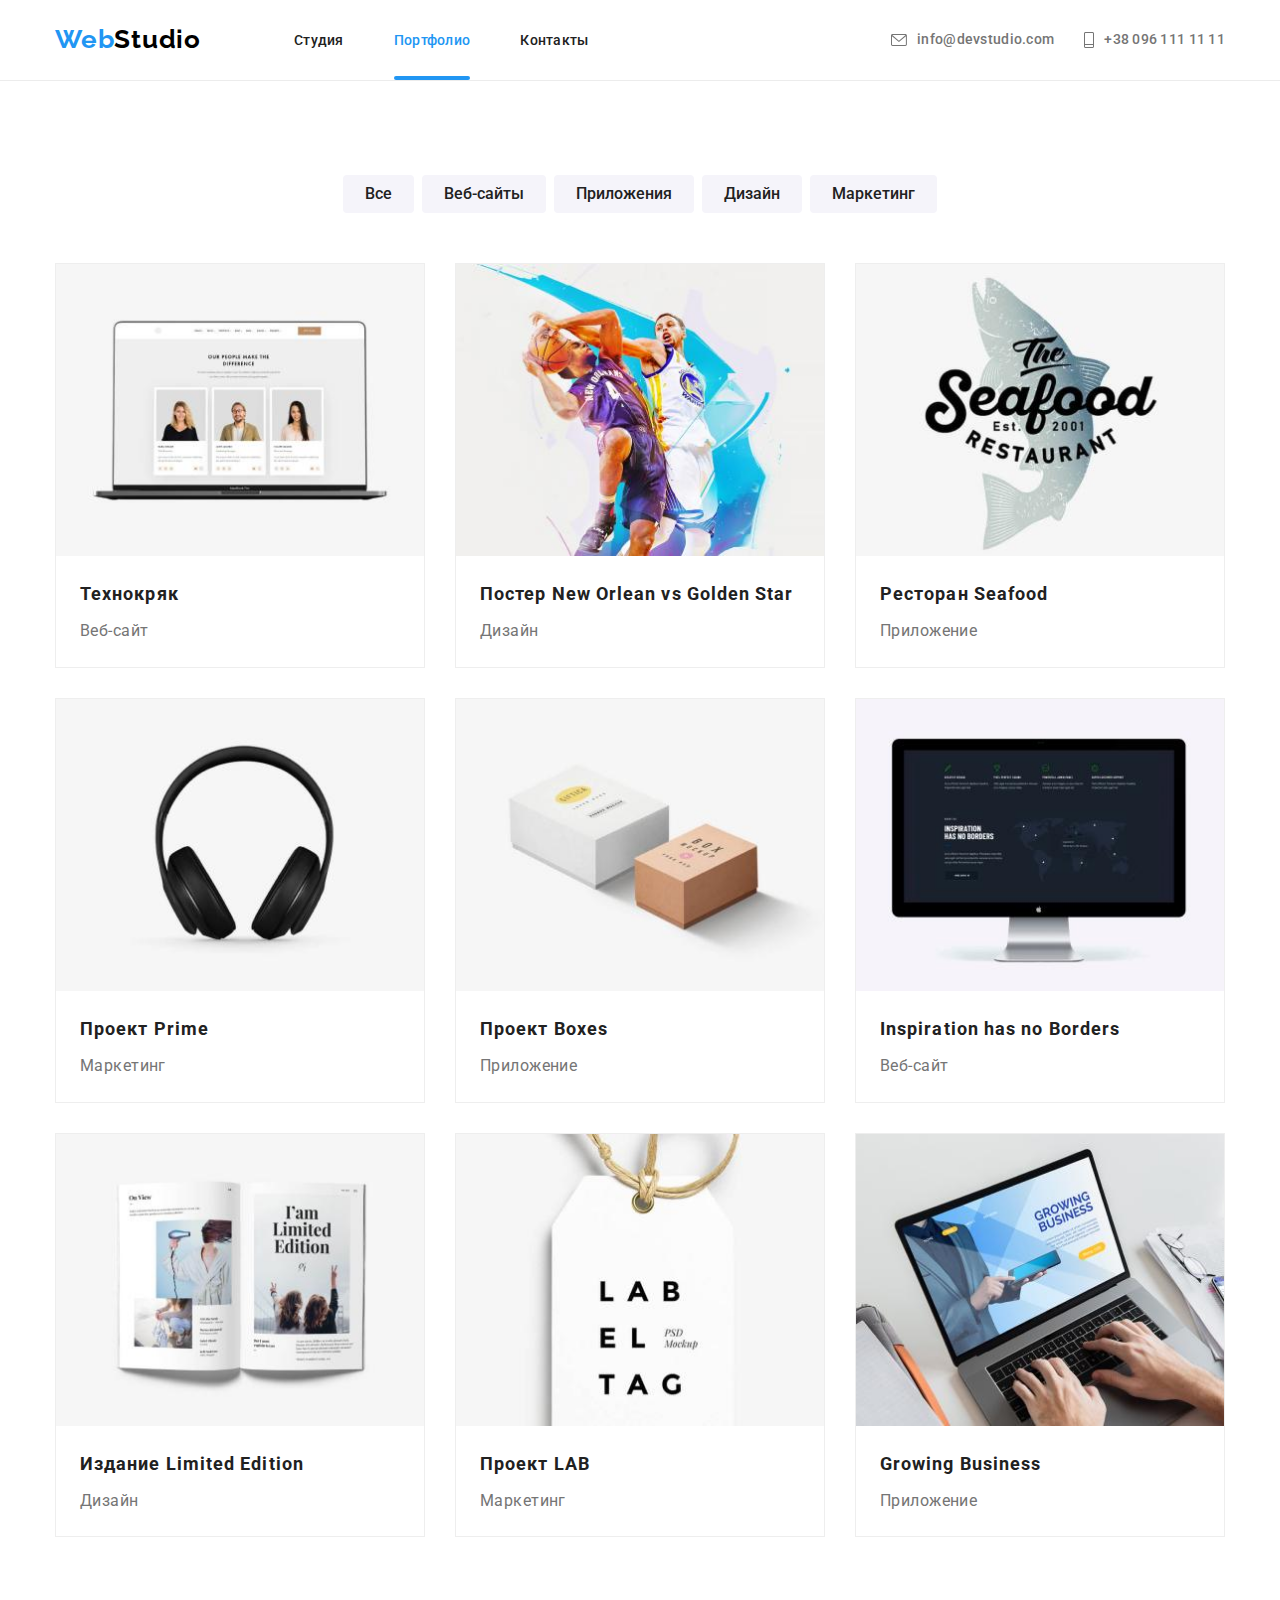
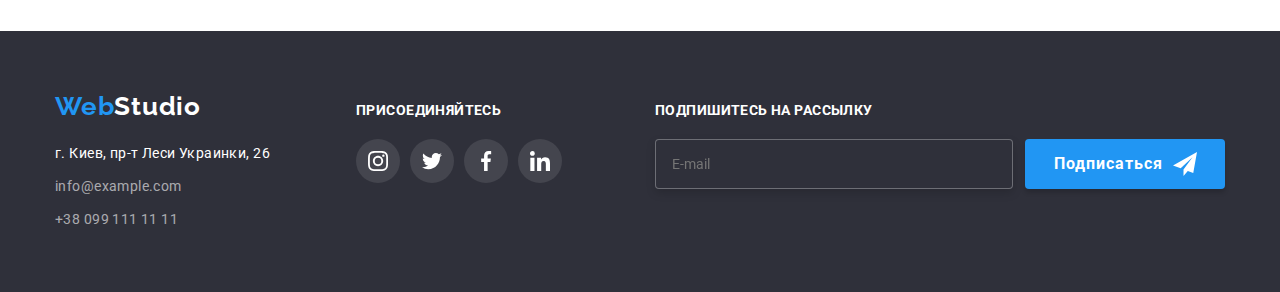
==== portfolio.html @ 2177204c "добавляет переменные" ====
<!DOCTYPE html>
<html lang="ru">
<head>
    <meta charset="UTF-8">
    <meta http-equiv="X-UA-Compatible" content="IE=edge">
    <meta name="viewport" content="width=device-width, initial-scale=1.0">
    <title>Portfolio</title>
    <link rel="preconnect" href="https://fonts.googleapis.com">
    <link rel="preconnect" href="https://fonts.gstatic.com" crossorigin>
    <link href="https://fonts.googleapis.com/css2?family=Raleway:wght@700&family=Roboto:wght@400;500;700;900&display=swap" rel="stylesheet">
    <link rel="stylesheet" href="./css/main.min.css">
</head>
<body>
    <!-- Шапка -->
    <header class="page-header">
        <div class="container">
            <nav class="main-nav">
                <a class="logo-header" lang="en" href="./index.html">Web<span class="logo-dark">Studio</span></a>
                <ul class="site-nav">
                    <li class="site-nav-item"><a class="site-nav-link" href="./index.html">Студия</a></li>
                    <li class="site-nav-item"><a class="site-nav-link current" href="./portfolio.html">Портфолио</a></li>
                    <li class="site-nav-item"><a class="site-nav-link" href="">Контакты</a></li>
                </ul>
            </nav>
            <div class="auth">
                <ul class="auth-nav">
                    <li class="auth-nav-item">
                        <a class="auth-nav-link" lang="en" href="mailto:info@example.com">
                            <svg class="auth-nav-mail">
                                <use href="./images/icons.svg#icon-envelope"></use>
                            </svg>
                            info@devstudio.com</a>
                    </li>
                    <li class="auth-nav-item">
                        <a class="auth-nav-link" href="tel:+380961111111">
                            <svg class="auth-nav-tel">
                                <use href="./images/icons.svg#icon-coll"></use>
                            </svg>
                            +38 096 111 11 11</a>
                    </li>
                </ul>
            </div>
                
        </div>
        
    </header>
    <main>
        <!-- Примеры работ -->

        <section class="section">

            <div class="container">
                <h1 class="section-title visually-hidden">Примеры работ</h1>
                <ul class="portfolio-filter">
                    <li class="btn"><button class="portfolio-button" type="button">Все</button></li>
                    <li class="btn"><button class="portfolio-button" type="button">Веб-сайты</button></li>
                    <li class="btn"><button class="portfolio-button" type="button">Приложения</button></li>
                    <li class="btn"><button class="portfolio-button" type="button">Дизайн</button></li>
                    <li class="btn"><button class="portfolio-button" type="button">Маркетинг</button></li>
                </ul>
                <ul class="work-list">
                <li class="work-item">
                    <a class="work-link" href="">
                        <div class="description">
                            <img class="work-img" src="./images/example-1.jpg" alt="Пример-1" width="370">
                            <p class="text-description"> Технокряк это современная площадка распространения коронавируса. Компании используют эту платформу для цифрового шпионажа и атак на защищённые сервера конкурентов.</p>
                        </div>
                        
                        <div class="work-info">
                            <h2 class="work-list-title">Технокряк</h2>
                            <p class="work-list-text">Веб-сайт</p>
                        </div>
                    </a>
                </li>
                <li class="work-item">
                    <a class="work-link" href="">
                        <div class="description">
                            <img class="work-img" src="./images/example-2.jpg" alt="Пример-2" width="370">
                            <p class="text-description"> Технокряк это современная площадка распространения коронавируса. Компании используют эту платформу для цифрового шпионажа и атак на защищённые сервера конкурентов.</p>
                        </div>
                        
                        <div class="work-info">
                            <h2 class="work-list-title">Постер <span lang="en">New Orlean vs Golden Star</span></h2>
                            <p class="work-list-text">Дизайн</p>
                        </div>
                    </a>
                </li>
                <li class="work-item">
                    <a class="work-link" href="">
                        <div class="description">
                            <img class="work-img" src="./images/example-3.jpg" alt="Пример-3" width="370">
                            <p class="text-description"> Технокряк это современная площадка распространения коронавируса. Компании используют эту платформу для цифрового шпионажа и атак на защищённые сервера конкурентов.</p>
                        </div>
                        
                        <div class="work-info">
                            <h2 class="work-list-title">Ресторан <span lang="en">Seafood</span></h2>
                            <p class="work-list-text">Приложение</p>
                        </div>
                    </a>
                </li>
                <li class="work-item">
                    <a class="work-link" href="">
                        <div class="description">
                            <img class="work-img" src="./images/example-4.jpg" alt="Пример-4" width="370">
                            <p class="text-description"> Технокряк это современная площадка распространения коронавируса. Компании используют эту платформу для цифрового шпионажа и атак на защищённые сервера конкурентов.</p>
                        </div>
                        
                        <div class="work-info">
                            <h2 class="work-list-title">Проект <span lang="en">Prime</span></h2>
                            <p class="work-list-text">Маркетинг</p>
                        </div>
                    </a>
                </li>
                <li class="work-item">
                    <a class="work-link" href="">
                        <div class="description">
                            <img class="work-img" src="./images/example-5.jpg" alt="Пример-5" width="370">
                            <p class="text-description"> Технокряк это современная площадка распространения коронавируса. Компании используют эту платформу для цифрового шпионажа и атак на защищённые сервера конкурентов.</p>
                        </div>
                        
                        <div class="work-info">
                            <h2 class="work-list-title">Проект <span lang="en">Boxes</span></h2>
                            <p class="work-list-text">Приложение</p>
                        </div>
                    </a>
                </li>
                <li class="work-item">
                    <a class="work-link" href="">
                        <div class="description">
                            <img class="work-img" src="./images/example-6.jpg" alt="Пример-6" width="370">
                            <p class="text-description"> Технокряк это современная площадка распространения коронавируса. Компании используют эту платформу для цифрового шпионажа и атак на защищённые сервера конкурентов.</p>
                        </div>
                        
                        <div class="work-info">
                            <h2 class="work-list-title" lang="en">Inspiration has no Borders</h2>
                            <p class="work-list-text">Веб-сайт</p>
                        </div>
                    </a>
                </li>
                <li class="work-item">
                    <a class="work-link" href="">
                        <div class="description">
                            <img class="work-img" src="./images/example-7.jpg" alt="Пример-7" width="370">
                            <p class="text-description"> Технокряк это современная площадка распространения коронавируса. Компании используют эту платформу для цифрового шпионажа и атак на защищённые сервера конкурентов.</p>
                        </div>
                        
                        <div class="work-info">
                            <h2 class="work-list-title">Издание <span lang="en">Limited Edition</span></h2>
                            <p class="work-list-text">Дизайн</p>
                        </div>
                    </a>
                </li>
                <li class="work-item">
                    <a class="work-link" href="">
                        <div class="description">
                            <img class="work-img" src="./images/example-8.jpg" alt="Пример-8" width="370">
                            <p class="text-description"> Технокряк это современная площадка распространения коронавируса. Компании используют эту платформу для цифрового шпионажа и атак на защищённые сервера конкурентов.</p>
                        </div>
                        
                        <div class="work-info">
                            <h2 class="work-list-title">Проект <span lang="en">LAB</span></h2>
                            <p class="work-list-text">Маркетинг</p>
                        </div>
                    </a>
                </li>
                <li class="work-item">
                    <a class="work-link" href="">
                        <div class="description">
                            <img class="work-img" src="./images/example-9.jpg" alt="Пример-9" width="370">
                            <p class="text-description"> Технокряк это современная площадка распространения коронавируса. Компании используют эту платформу для цифрового шпионажа и атак на защищённые сервера конкурентов.</p>
                        </div>
                        
                        <div class="work-info">
                            <h2 class="work-list-title" lang="en">Growing Business</h2>
                            <p class="work-list-text">Приложение</p>
                        </div>
                    </a>
                    
                    
                </li>
                </ul>
            </div>
            
        </section>
    </main>        
    <!--Подвал-->
    <footer class="footer">
        <div class="container footer-container">
            <div class="footer-left">
                <a class="logo-footer" lang="en" href="./index.html">Web<span class="logo-light">Studio</span></a>
                <address class="address">
                    <ul class="footer-contacts">
                        <li class="contacts-item">
                            <a class="footer-adress" href="">г. Киев, пр-т Леси Украинки, 26</a>
                        </li>
                        <li class="contacts-item">
                            <a class="footer-mail" lang="en" href="mailto:info@example.com">info@example.com</a>
                        </li>
                        <li class="contacts-item">
                            <a class="footer-tel" href="tel:+380961111111">+38 099 111 11 11</a>
                        </li>      
                    </ul>
                </address>
            </div>
            <div class="footer-right">
                <h3 class="join-title">присоединяйтесь</h3>
                <ul class="join-list">
                    <li class="item-footer-network">
                        <a class="link-footer-network" href="">
                            <svg class="icon-footer-network">
                                <use href="./images/icons.svg#icon-instagram"></use>
                            </svg>
                        </a>
                    </li>
                    <li class="item-footer-network">
                        <a class="link-footer-network" href="">
                            <svg class="icon-footer-network">
                                <use href="./images/icons.svg#icon-twitter"></use>
                            </svg>
                        </a>
                    </li>
                    <li class="item-footer-network">
                        <a class="link-footer-network" href="">
                            <svg class="icon-footer-network">
                                <use href="./images/icons.svg#icon-facebook"></use>
                            </svg>
                        </a>
                    </li>
                    <li class="item-footer-network">
                        <a class="link-footer-network" href="">
                            <svg class="icon-footer-network">
                                <use href="./images/icons.svg#icon-linkedin"></use>
                            </svg>
                        </a>
                    </li>
                </ul>
            </div>
            <div class="footer-mailing">
                <b class="footer-mailin-accent">Подпишитесь на рассылку</b>
                <form class="footer-form">

                        <label class="footer-form-label">
                            <input class="footer-form-input" type="email" name="footer-email" placeholder="E-mail">
                        </label>
                        
                        <button class="footer-button" type="submit">Подписаться
                            <svg class="footer-form-icon">
                                <use href="./images/icons.svg#icon-send"></use>
                            </svg>
                        </button>
                    
                </form>
            </div>
            
        </div>
    </footer>
    
</body>
</html>
---- css/main.min.css ----
/*! modern-normalize v1.1.0 | MIT License | https://github.com/sindresorhus/modern-normalize */*,::before,::after{box-sizing:border-box}html{line-height:1.15;-webkit-text-size-adjust:100%;-moz-tab-size:4;tab-size:4}body{margin:0;font-family:system-ui,-apple-system,"Segoe UI",Roboto,Helvetica,Arial,sans-serif,"Apple Color Emoji","Segoe UI Emoji"}hr{height:0;color:inherit}abbr[title]{text-decoration:underline dotted}b,strong{font-weight:bolder}code,kbd,samp,pre{font-family:ui-monospace, SFMono-Regular, Consolas, 'Liberation Mono', Menlo, monospace;font-size:1em}small{font-size:80%}sub,sup{font-size:75%;line-height:0;position:relative;vertical-align:baseline}sub{bottom:-0.25em}sup{top:-0.5em}table{text-indent:0;border-color:inherit}button,input,optgroup,select,textarea{font-family:inherit;font-size:100%;line-height:1.15;margin:0}button,select{text-transform:none}button,[type='button'],[type='reset'],[type='submit']{-webkit-appearance:button}::-moz-focus-inner{border-style:none;padding:0}:-moz-focusring{outline:1px dotted ButtonText}:-moz-ui-invalid{box-shadow:none}legend{padding:0}progress{vertical-align:baseline}::-webkit-inner-spin-button,::-webkit-outer-spin-button{height:auto}[type='search']{-webkit-appearance:textfield;outline-offset:-2px}::-webkit-search-decoration{-webkit-appearance:none}::-webkit-file-upload-button{-webkit-appearance:button;font:inherit}summary{display:list-item}.visually-hidden{position:absolute;width:1px;height:1px;margin:-1px;border:0;padding:0;white-space:nowrap;clip-path:inset(100%);clip:rect(0 0 0 0);overflow:hidden}body{background-color:var(--primary-bg-color);color:#757575;font-family:Roboto, sans-serif;letter-spacing:0.03em;font-size:14px;line-height:1.7}h1,h2,h3,p{margin:0px}ul{margin:0px;padding:0px;list-style:none}button{cursor:pointer}img{display:block;max-width:100%;height:auto}a{text-decoration:none}.container{width:1200px;padding-left:15px;padding-right:15px;margin:0 auto}.section{padding-top:94px;padding-bottom:94px}.section.other-padding{padding-top:0px}.section-title{color:#212121;font-weight:700;font-size:36px;line-height:1.17;text-align:center;margin-bottom:50px}.backdrop{position:fixed;top:0;left:0;width:100%;height:100%;background-color:rgba(0,0,0,0.2);opacity:1;transition:opacity 250ms cubic-bezier(0.4, 0, 0.2, 1);z-index:1}.backdrop.is-hidden{opacity:0;pointer-events:none}.modal{position:absolute;top:50%;left:50%;transform:translate(-50%, -50%) scale(1);width:528px;height:581px;background:#fff;box-shadow:0px 1px 3px rgba(0,0,0,0.12),0px 1px 1px rgba(0,0,0,0.14),0px 2px 1px rgba(0,0,0,0.2);border-radius:4px}.backdrop.is-hidden .modal{transform:translate(-50%, -50%) scale(0.9)}.close-modal-button{display:flex;justify-content:center;align-items:center;position:absolute;top:8px;right:8px;width:30px;height:30px;background-color:#fff;border:1px solid rgba(0,0,0,0.1);border-radius:50%}.close-modal-icon{width:14px;height:14px;transition:fill 250ms cubic-bezier(0.4, 0, 0.2, 1)}.close-modal-button:hover .close-modal-icon,.close-modal-button:focus .close-modal-icon{fill:#2196F3}.modal-form{display:flex;flex-direction:column;padding:40px;text-align:left}.modal-form-checkbox{position:absolute;width:1px;height:1px;margin:-1px;border:0;padding:0;white-space:nowrap;clip-path:inset(100%);clip:rect(0 0 0 0);overflow:hidden}.modal-form .form-label+.form-label{margin-top:10px}.modal-form-title{display:inline-block;font-weight:700;font-size:20px;line-height:1.15;letter-spacing:0.03em;color:#212121;margin-bottom:12px}.form-label{font-size:12px;line-height:1.16;letter-spacing:0.01em;color:#757575}.form-input-wrapper{display:block;position:relative;margin-top:4px}.form-input{width:100%;height:40px;padding-left:42px;border:1px solid rgba(33,33,33,0.2);border-radius:4px;transition:border 250ms cubic-bezier(0.4, 0, 0.2, 1)}.form-input:focus,.form-comment:focus{outline:none;border-color:#2196F3}.form-comment{display:block;width:100%;height:120px;margin-top:4px;border:1px solid rgba(33,33,33,0.2);border-radius:4px;padding:12px 16px;resize:none;transition:border 250ms cubic-bezier(0.4, 0, 0.2, 1)}.form-comment::placeholder{font-size:14px;line-height:1.14;letter-spacing:0.01em;color:rgba(117,117,117,0.5)}.modal-icon{display:block;position:absolute;top:50%;left:12px;width:18px;height:18px;transform:translateY(-50%);transition:fill 250ms cubic-bezier(0.4, 0, 0.2, 1)}.form-input:focus+.modal-icon{fill:#2196F3}.modal-check-label{display:flex;justify-content:center;align-items:center;margin-top:20px;margin-bottom:30px}.modal-check-link{text-decoration:underline}.modal-check-label::before{display:block;content:"";width:16px;height:15px;margin-right:7px;background-image:url(../images/check-off.svg);cursor:pointer;transition:background-image 250ms cubic-bezier(0.4, 0, 0.2, 1)}.modal-form-checkbox:checked+.modal-check-label::before{background-image:url(../images/icon-check.svg)}.modal-form-checkbox:focus+.modal-check-label::before{fill:#2196F3}.form-button{padding:10px 55px;font-weight:700;font-size:16px;line-height:1.87;letter-spacing:0.06em;align-self:center;color:#fff;background:#2196F3;box-shadow:0px 4px 4px rgba(0,0,0,0.15);border-radius:4px;border:none;transition:background-color 250ms cubic-bezier(0.4, 0, 0.2, 1)}.form-button:hover,.form-button:focus{background:#188CE8}.logo-header{display:block;padding-top:24px;padding-bottom:25px;font-family:Raleway;font-weight:bold;font-size:26px;line-height:1.2;letter-spacing:0.03em;color:#2196F3}.logo-dark{color:#000000}.page-header{border-bottom:1px solid #ECECEC}.page-header .container{display:flex;align-items:center;justify-content:space-between}.main-nav{display:flex}.site-nav{display:flex;margin-left:93px}.site-nav .site-nav-item+.site-nav-item{margin-left:50px}.site-nav-link{display:block;padding-top:32px;padding-bottom:32px;color:#212121;font-weight:500;line-height:1.17;letter-spacing:0.02em;transition:color 250ms cubic-bezier(0.4, 0, 0.2, 1)}.site-nav-link:hover,.site-nav-link:focus{color:#2196F3}.site-nav-link.current{color:#2196F3;position:relative}.site-nav-link::after{content:"";position:absolute;left:0;bottom:0;display:block;width:100%;height:4px;background-color:#2196F3;border-radius:2px;opacity:0}.site-nav-link.current::after{opacity:1}.auth-nav{display:flex;justify-content:center;align-items:center}.auth-nav .auth-nav-item+.auth-nav-item{margin-left:30px}.auth-nav-link{display:flex;align-items:center;color:#757575;font-weight:500;line-height:1.14;letter-spacing:0.02em;padding-top:32px;padding-bottom:32px;transition:color 250ms cubic-bezier(0.4, 0, 0.2, 1)}.auth-nav-link:hover,.auth-nav-link:focus{color:#2196F3;fill:#2196F3}.auth-nav-mail{width:16px;height:12px;margin-right:10px;fill:currentColor}.auth-nav-tel{width:10px;height:16px;margin-right:10px;fill:currentColor}.hero{padding:200px 0;background-color:#C4C4C4;text-align:center;background-image:linear-gradient(rgba(47,48,58,0.4), rgba(47,48,58,0.4)),url("../images/header-img.jpg");background-repeat:no-repeat;background-position:center;background-size:cover}.hero-title{color:#fff;margin:0 auto;margin-bottom:30px;width:696px;font-weight:900;font-size:44px;line-height:1.36;letter-spacing:0.06em;text-transform:uppercase}.primery-button{padding:10px 32px;font-weight:700;font-size:16px;line-height:1.87;letter-spacing:0.06em;box-shadow:0px 4px 4px rgba(0,0,0,0.15);border-radius:4px;border:none;background-color:#2196F3;color:#fff;transition:background-color 250ms cubic-bezier(0.4, 0, 0.2, 1)}.primery-button:hover,.primery-button:focus{background-color:#118CE8}.feature{display:flex;justify-content:space-between}.feature-title{color:#212121;font-weight:700;line-height:1.1;margin-bottom:10px;text-transform:uppercase}.feature-icon{display:flex;align-items:center;justify-content:center;height:120px;margin-bottom:30px;padding:25px 0;border-radius:4px;background-color:#F5F4FA}.feature .feature-item{width:270px}.icon{width:70px;height:70px}.business-list{display:flex;justify-content:space-between}.business-work{position:relative}.business-work::before{display:block;position:absolute;content:"";width:100%;bottom:0;left:0;height:70px;background:rgba(47,48,58,0.8)}.business-text{position:absolute;bottom:27px;left:83px;font-weight:700;font-size:14px;line-height:1.14;letter-spacing:0.03em;text-transform:uppercase;color:#fff}.team-list{display:flex;justify-content:space-between}.team-list-title{color:#212121;font-weight:500;font-size:16px;line-height:1.2;text-align:center;margin-bottom:10px}.team-list .item{background-color:#fff;box-shadow:0px 1px 3px rgba(0,0,0,0.12),0px 1px 1px rgba(0,0,0,0.14),0px 2px}.team{background-color:#F5F4FA}.team-info{padding-top:30px;padding-bottom:30px}.team-list-text{font-weight:400;font-size:16px;line-height:1.2;text-align:center}.team-network{display:flex;justify-content:center;margin-top:16px}.team-network-link{display:flex;width:44px;height:44px;align-items:center;justify-content:center;color:#AFB1B8;border-radius:50%;transition:color 250ms cubic-bezier(0.4, 0, 0.2, 1),background-color 250ms cubic-bezier(0.4, 0, 0.2, 1)}.team-network-icon{width:20px;height:20px;fill:currentColor}.team-network .team-network-item+.team-network-item{margin-left:10px}.team-network-link:hover,.team-network-link:focus{background-color:#2196F3;color:#fff}.clients-list{display:flex;justify-content:center}.clients-list .clients-item+.clients-item{margin-left:30px}.clients-link{display:flex;align-items:center;justify-content:center;width:170px;height:92px;border:1px solid #AFB1B8;border-radius:4px;color:#AFB1B8;transition:color 250ms cubic-bezier(0.4, 0, 0.2, 1),border 250ms 250ms cubic-bezier(0.4, 0, 0.2, 1)}.clients-link:hover,.clients-link:focus{color:#2196F3;border:1px solid #2196F3}.clients-icon{width:106px;height:60px;fill:currentColor}.footer{padding-top:60px;padding-bottom:60px;background-color:#2F303A}.footer-container{display:flex;align-items:baseline}.logo-footer{display:block;margin-bottom:20px;font-family:Raleway;font-weight:700;font-size:26px;line-height:31px;letter-spacing:0.03em;color:#2196F3}.logo-light{color:#fff}.footer-adress{color:#fff}.footer-left{width:231px}.footer-mail,.footer-tel{color:rgba(255,255,255,0.6);transition:color 250ms cubic-bezier(0.4, 0, 0.2, 1)}.footer-mail:hover,.footer-mail:focus{color:#fff}.footer-tel:hover,.footer-tel:focus{color:#fff}.address{font-style:normal}.contacts-item:not(:last-child){margin-bottom:9px}.footer-right{width:206px;margin-left:70px}.join-title{font-weight:700;font-size:14px;line-height:1.14;letter-spacing:0.03em;text-transform:uppercase;color:#fff;margin-bottom:20px}.join-list{display:flex;justify-content:center}.link-footer-network{display:flex;width:44px;height:44px;align-items:center;justify-content:center;color:#fff;background-color:rgba(255,255,255,0.1);border-radius:50%;transition:background-color 250ms cubic-bezier(0.4, 0, 0.2, 1)}.icon-footer-network{width:20px;height:20px;color:currentColor;fill:#fff}.join-list .item-footer-network+.item-footer-network{margin-left:10px}.link-footer-network:hover,.link-footer-network:focus{background-color:#2196F3}.footer-mailing{display:flex;flex-direction:column;margin-left:93px}.footer-form{display:flex}.footer-mailin-accent{margin-bottom:20px;font-weight:700;font-size:14px;line-height:1.14;letter-spacing:0.03em;text-transform:uppercase;color:#fff}.footer-form-input{width:358px;height:50px;padding:15px 16px;background-color:#2F303A;border:1px solid rgba(255,255,255,0.3);filter:drop-shadow(0px 4px 4px rgba(0,0,0,0.15));border-radius:4px;transition:border 250ms cubic-bezier(0.4, 0, 0.2, 1)}.footer-form-input:focus{outline:none;border-color:#2196F3}.footer-form-label::placeholder{font-size:16px;line-height:1.25;letter-spacing:0.03em;color:rgba(255,255,255,0.6)}.footer-button{display:flex;justify-content:center;align-items:center;width:200px;height:50px;padding:10px 28px 10px 29px;margin-left:12px;font-weight:700;font-size:16px;line-height:1.87;letter-spacing:0.06em;color:#fff;background:#2196F3;box-shadow:0px 4px 4px rgba(0,0,0,0.15);border-radius:4px;border:transparent;cursor:pointer;transition:background-color 250ms cubic-bezier(0.4, 0, 0.2, 1)}.footer-button:hover,.footer-button:focus{background-color:#118CE8}.footer-form-icon{width:24px;height:24px;margin-left:10px}.portfolio-filter{display:flex;justify-content:center;margin-bottom:50px}.portfolio-filter .btn+.btn{margin-left:8px}.portfolio-button{font-weight:500;font-size:16px;padding:6px 22px;min-width:auto;line-height:1.6;text-align:center;background-color:#F5F4FA;color:#212121;border-radius:4px;border:none;transition:background-color 250ms cubic-bezier(0.4, 0, 0.2, 1),color 250ms cubic-bezier(0.4, 0, 0.2, 1),box-shadow 250ms cubic-bezier(0.4, 0, 0.2, 1)}.portfolio-button:hover,.portfolio-button:focus{color:#fff;background-color:#2196F3;box-shadow:0px 3px 1px rgba(0,0,0,0.1),0px 1px 2px rgba(0,0,0,0.08),0px 2px 2px rgba(0,0,0,0.12)}.work-list{display:flex;flex-wrap:wrap}.work-item{width:370px;margin-right:30px;margin-bottom:30px;border:1px solid #EEEEEE}.work-item:nth-child(3n){margin-right:0px}.work-item:nth-last-child(-n+3){margin-bottom:0px}.work-info{padding:20px 24px}.work-list-title{color:#212121;font-weight:700;font-size:18px;line-height:2;letter-spacing:0.06em;margin-bottom:4px}.work-list-text{font-size:16px;line-height:1.9;color:#757575}.work-link{display:block}.work-item:hover,.work-item:focus{box-shadow:0px 1px 1px rgba(0,0,0,0.12),0px 4px 4px rgba(0,0,0,0.06),1px 4px 6px rgba(0,0,0,0.16);transition:box-shadow 250ms cubic-bezier(0.4, 0, 0.2, 1)}.description{position:relative;width:100%;height:100%;background-color:rgba(33,150,243,0.9);overflow:hidden}.text-description{position:absolute;top:0;left:0;height:100%;padding:63px 24px;font-size:18px;line-height:1.56;letter-spacing:0.03em;color:#fff;background-color:rgba(33,150,243,0.9);transform:translateY(100%);transition:transform 250ms cubic-bezier(0.4, 0, 0.2, 1)}.work-link:hover .text-description,.work-link:focus .text-description{transform:translateY(0)}
/*# sourceMappingURL=main.min.css.map */
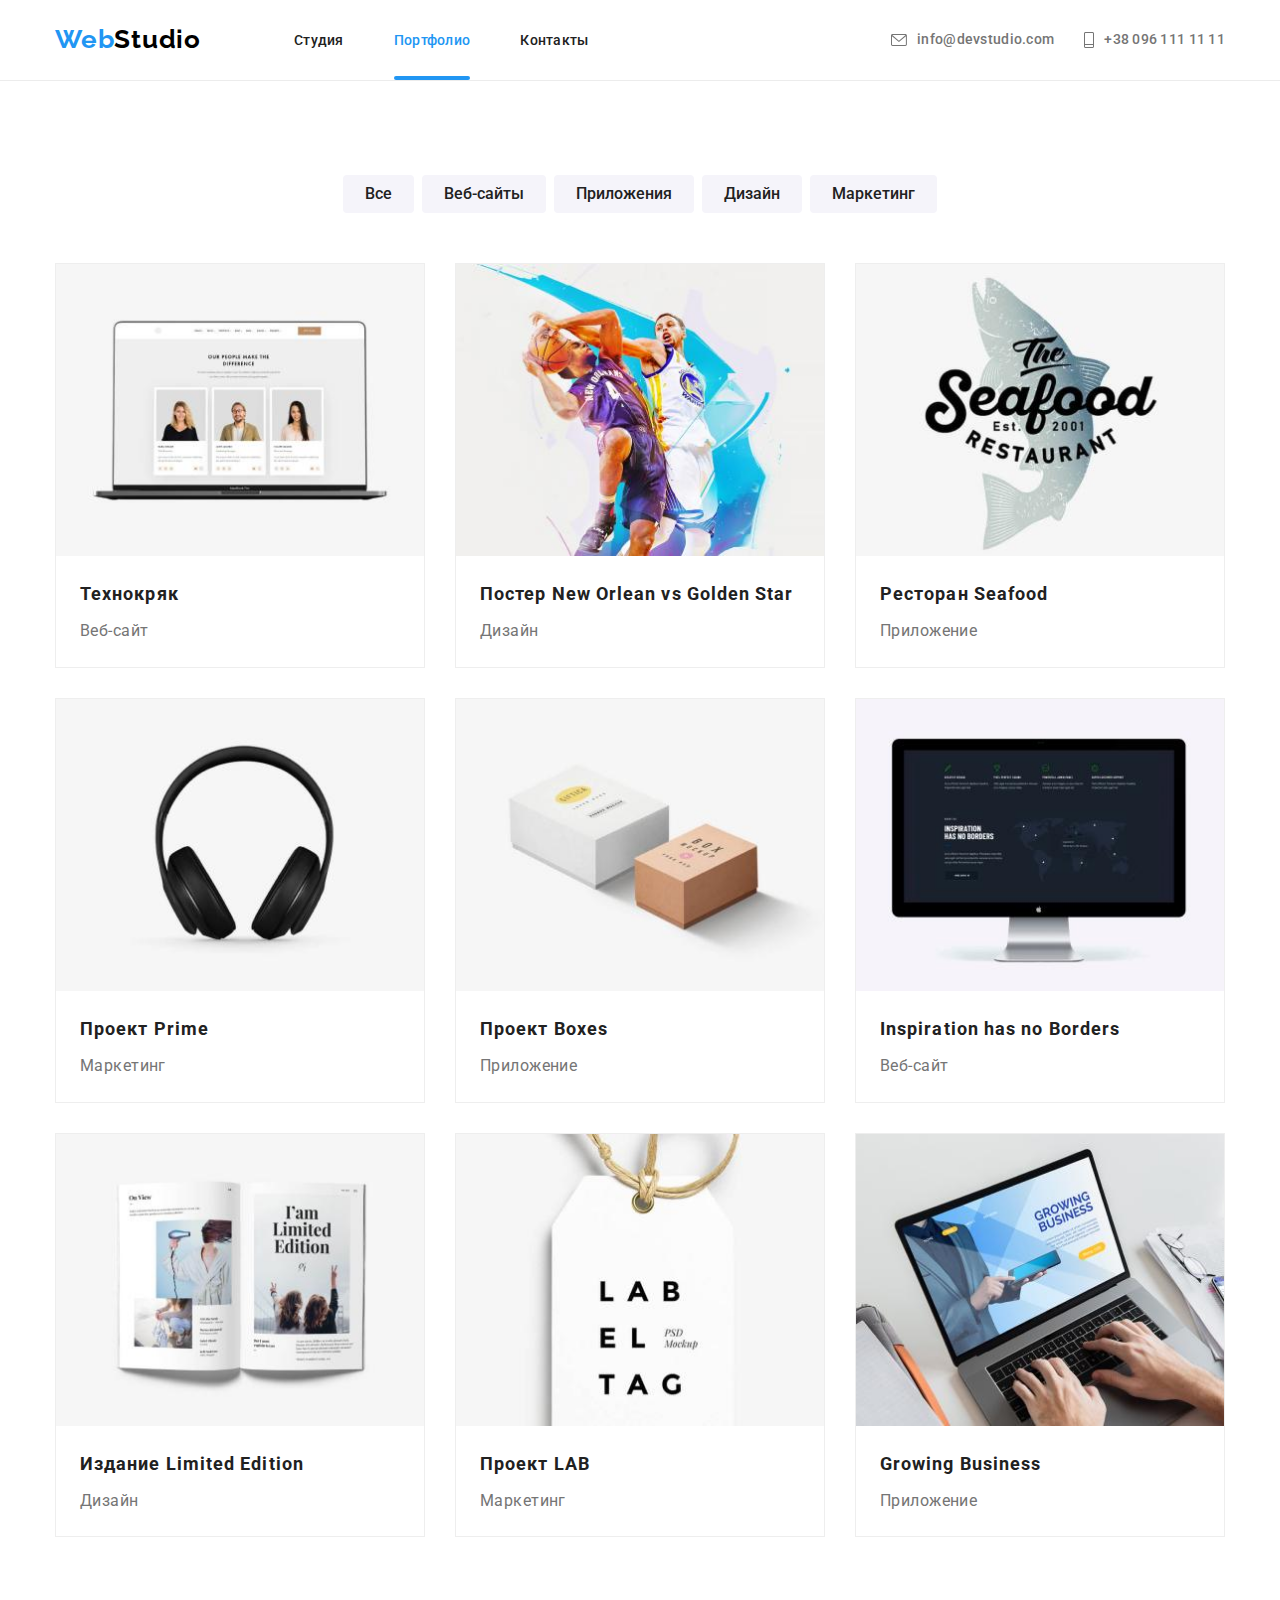
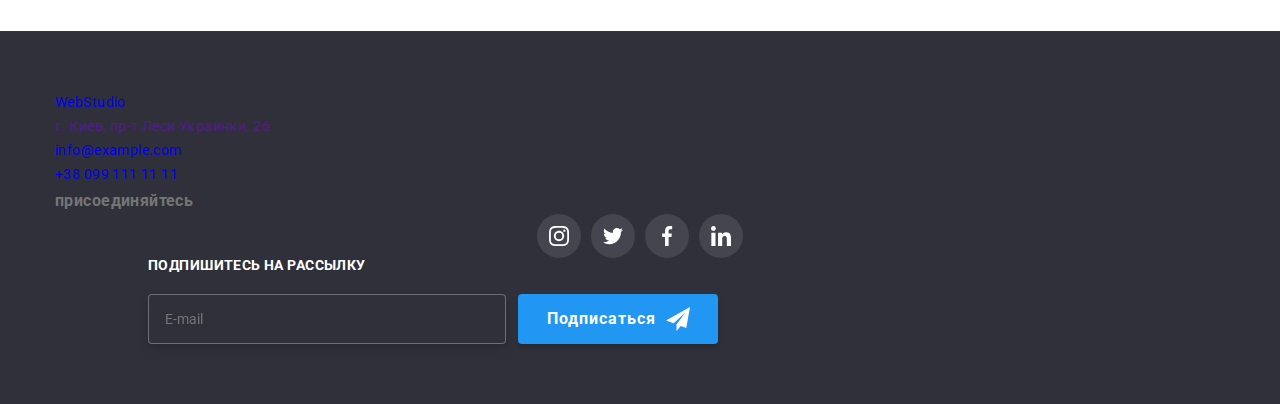
==== commit ef9485b0: "добавляет БЕМ" ====
--- a/portfolio.html
+++ b/portfolio.html
@@ -15,34 +15,30 @@
     <header class="page-header">
         <div class="container">
             <nav class="main-nav">
-                <a class="logo-header" lang="en" href="./index.html">Web<span class="logo-dark">Studio</span></a>
-                <ul class="site-nav">
-                    <li class="site-nav-item"><a class="site-nav-link" href="./index.html">Студия</a></li>
-                    <li class="site-nav-item"><a class="site-nav-link current" href="./portfolio.html">Портфолио</a></li>
-                    <li class="site-nav-item"><a class="site-nav-link" href="">Контакты</a></li>
+                <a class="logo" lang="en" href="./index.html">Web<span class="page-header__logo">Studio</span></a>
+                <ul class="site-nav main-nav__site-nav">
+                    <li class="site-nav__item"><a class="site-nav__link " href="./index.html">Студия</a></li>
+                    <li class="site-nav__item"><a class="site-nav__link current" href="./portfolio.html">Портфолио</a></li>
+                    <li class="site-nav__item"><a class="site-nav__link" href="">Контакты</a></li>
                 </ul>
             </nav>
-            <div class="auth">
                 <ul class="auth-nav">
-                    <li class="auth-nav-item">
-                        <a class="auth-nav-link" lang="en" href="mailto:info@example.com">
-                            <svg class="auth-nav-mail">
+                    <li class="auth-nav__item">
+                        <a class="auth-nav__link" lang="en" href="mailto:info@example.com">
+                            <svg class="auth-nav__mail">
                                 <use href="./images/icons.svg#icon-envelope"></use>
                             </svg>
                             info@devstudio.com</a>
                     </li>
-                    <li class="auth-nav-item">
-                        <a class="auth-nav-link" href="tel:+380961111111">
-                            <svg class="auth-nav-tel">
+                    <li class="auth-nav__item">
+                        <a class="auth-nav__link" href="tel:+380961111111">
+                            <svg class="auth-nav__tel">
                                 <use href="./images/icons.svg#icon-coll"></use>
                             </svg>
                             +38 096 111 11 11</a>
                     </li>
-                </ul>
-            </div>
-                
+                </ul>                
         </div>
-        
     </header>
     <main>
         <!-- Примеры работ -->
--- a/css/main.min.css
+++ b/css/main.min.css
@@ -3,5 +3,5 @@
  Consolas,  'Liberation Mono',  Menlo,- monospace;font-size:1em}small{font-size:80%}sub,sup{font-size:75%;line-height:0;position:relative;vertical-align:baseline}sub{bottom:-0.25em}sup{top:-0.5em}table{text-indent:0;border-color:inherit}button,input,optgroup,select,textarea{font-family:inherit;font-size:100%;line-height:1.15;margin:0}button,select{text-transform:none}button,[type='button'],[type='reset'],[type='submit']{-webkit-appearance:button}::-moz-focus-inner{border-style:none;padding:0}:-moz-focusring{outline:1px dotted ButtonText}:-moz-ui-invalid{box-shadow:none}legend{padding:0}progress{vertical-align:baseline}::-webkit-inner-spin-button,::-webkit-outer-spin-button{height:auto}[type='search']{-webkit-appearance:textfield;outline-offset:-2px}::-webkit-search-decoration{-webkit-appearance:none}::-webkit-file-upload-button{-webkit-appearance:button;font:inherit}summary{display:list-item}.visually-hidden{position:absolute;width:1px;height:1px;margin:-1px;border:0;padding:0;white-space:nowrap;clip-path:inset(100%);clip:rect(0 0 0 0);overflow:hidden}body{background-color:var(--primary-bg-color);color:#757575;font-family:Roboto, sans-serif;letter-spacing:0.03em;font-size:14px;line-height:1.7}h1,h2,h3,p{margin:0px}ul{margin:0px;padding:0px;list-style:none}button{cursor:pointer}img{display:block;max-width:100%;height:auto}a{text-decoration:none}.container{width:1200px;padding-left:15px;padding-right:15px;margin:0 auto}.section{padding-top:94px;padding-bottom:94px}.section.other-padding{padding-top:0px}.section-title{color:#212121;font-weight:700;font-size:36px;line-height:1.17;text-align:center;margin-bottom:50px}.backdrop{position:fixed;top:0;left:0;width:100%;height:100%;background-color:rgba(0,0,0,0.2);opacity:1;transition:opacity 250ms cubic-bezier(0.4, 0, 0.2, 1);z-index:1}.backdrop.is-hidden{opacity:0;pointer-events:none}.modal{position:absolute;top:50%;left:50%;transform:translate(-50%, -50%) scale(1);width:528px;height:581px;background:#fff;box-shadow:0px 1px 3px rgba(0,0,0,0.12),0px 1px 1px rgba(0,0,0,0.14),0px 2px 1px rgba(0,0,0,0.2);border-radius:4px}.backdrop.is-hidden .modal{transform:translate(-50%, -50%) scale(0.9)}.close-modal-button{display:flex;justify-content:center;align-items:center;position:absolute;top:8px;right:8px;width:30px;height:30px;background-color:#fff;border:1px solid rgba(0,0,0,0.1);border-radius:50%}.close-modal-icon{width:14px;height:14px;transition:fill 250ms cubic-bezier(0.4, 0, 0.2, 1)}.close-modal-button:hover .close-modal-icon,.close-modal-button:focus .close-modal-icon{fill:#2196F3}.modal-form{display:flex;flex-direction:column;padding:40px;text-align:left}.modal-form-checkbox{position:absolute;width:1px;height:1px;margin:-1px;border:0;padding:0;white-space:nowrap;clip-path:inset(100%);clip:rect(0 0 0 0);overflow:hidden}.modal-form .form-label+.form-label{margin-top:10px}.modal-form-title{display:inline-block;font-weight:700;font-size:20px;line-height:1.15;letter-spacing:0.03em;color:#212121;margin-bottom:12px}.form-label{font-size:12px;line-height:1.16;letter-spacing:0.01em;color:#757575}.form-input-wrapper{display:block;position:relative;margin-top:4px}.form-input{width:100%;height:40px;padding-left:42px;border:1px solid rgba(33,33,33,0.2);border-radius:4px;transition:border 250ms cubic-bezier(0.4, 0, 0.2, 1)}.form-input:focus,.form-comment:focus{outline:none;border-color:#2196F3}.form-comment{display:block;width:100%;height:120px;margin-top:4px;border:1px solid rgba(33,33,33,0.2);border-radius:4px;padding:12px 16px;resize:none;transition:border 250ms cubic-bezier(0.4, 0, 0.2, 1)}.form-comment::placeholder{font-size:14px;line-height:1.14;letter-spacing:0.01em;color:rgba(117,117,117,0.5)}.modal-icon{display:block;position:absolute;top:50%;left:12px;width:18px;height:18px;transform:translateY(-50%);transition:fill 250ms cubic-bezier(0.4, 0, 0.2, 1)}.form-input:focus+.modal-icon{fill:#2196F3}.modal-check-label{display:flex;justify-content:center;align-items:center;margin-top:20px;margin-bottom:30px}.modal-check-link{text-decoration:underline}.modal-check-label::before{display:block;content:"";width:16px;height:15px;margin-right:7px;background-image:url(../images/check-off.svg);cursor:pointer;transition:background-image 250ms cubic-bezier(0.4, 0, 0.2, 1)}.modal-form-checkbox:checked+.modal-check-label::before{background-image:url(../images/icon-check.svg)}.modal-form-checkbox:focus+.modal-check-label::before{fill:#2196F3}.form-button{padding:10px 55px;font-weight:700;font-size:16px;line-height:1.87;letter-spacing:0.06em;align-self:center;color:#fff;background:#2196F3;box-shadow:0px 4px 4px rgba(0,0,0,0.15);border-radius:4px;border:none;transition:background-color 250ms cubic-bezier(0.4, 0, 0.2, 1)}.form-button:hover,.form-button:focus{background:#188CE8}.logo-header{display:block;padding-top:24px;padding-bottom:25px;font-family:Raleway;font-weight:bold;font-size:26px;line-height:1.2;letter-spacing:0.03em;color:#2196F3}.logo-dark{color:#000000}.page-header{border-bottom:1px solid #ECECEC}.page-header .container{display:flex;align-items:center;justify-content:space-between}.main-nav{display:flex}.site-nav{display:flex;margin-left:93px}.site-nav .site-nav-item+.site-nav-item{margin-left:50px}.site-nav-link{display:block;padding-top:32px;padding-bottom:32px;color:#212121;font-weight:500;line-height:1.17;letter-spacing:0.02em;transition:color 250ms cubic-bezier(0.4, 0, 0.2, 1)}.site-nav-link:hover,.site-nav-link:focus{color:#2196F3}.site-nav-link.current{color:#2196F3;position:relative}.site-nav-link::after{content:"";position:absolute;left:0;bottom:0;display:block;width:100%;height:4px;background-color:#2196F3;border-radius:2px;opacity:0}.site-nav-link.current::after{opacity:1}.auth-nav{display:flex;justify-content:center;align-items:center}.auth-nav .auth-nav-item+.auth-nav-item{margin-left:30px}.auth-nav-link{display:flex;align-items:center;color:#757575;font-weight:500;line-height:1.14;letter-spacing:0.02em;padding-top:32px;padding-bottom:32px;transition:color 250ms cubic-bezier(0.4, 0, 0.2, 1)}.auth-nav-link:hover,.auth-nav-link:focus{color:#2196F3;fill:#2196F3}.auth-nav-mail{width:16px;height:12px;margin-right:10px;fill:currentColor}.auth-nav-tel{width:10px;height:16px;margin-right:10px;fill:currentColor}.hero{padding:200px 0;background-color:#C4C4C4;text-align:center;background-image:linear-gradient(rgba(47,48,58,0.4), rgba(47,48,58,0.4)),url("../images/header-img.jpg");background-repeat:no-repeat;background-position:center;background-size:cover}.hero-title{color:#fff;margin:0 auto;margin-bottom:30px;width:696px;font-weight:900;font-size:44px;line-height:1.36;letter-spacing:0.06em;text-transform:uppercase}.primery-button{padding:10px 32px;font-weight:700;font-size:16px;line-height:1.87;letter-spacing:0.06em;box-shadow:0px 4px 4px rgba(0,0,0,0.15);border-radius:4px;border:none;background-color:#2196F3;color:#fff;transition:background-color 250ms cubic-bezier(0.4, 0, 0.2, 1)}.primery-button:hover,.primery-button:focus{background-color:#118CE8}.feature{display:flex;justify-content:space-between}.feature-title{color:#212121;font-weight:700;line-height:1.1;margin-bottom:10px;text-transform:uppercase}.feature-icon{display:flex;align-items:center;justify-content:center;height:120px;margin-bottom:30px;padding:25px 0;border-radius:4px;background-color:#F5F4FA}.feature .feature-item{width:270px}.icon{width:70px;height:70px}.business-list{display:flex;justify-content:space-between}.business-work{position:relative}.business-work::before{display:block;position:absolute;content:"";width:100%;bottom:0;left:0;height:70px;background:rgba(47,48,58,0.8)}.business-text{position:absolute;bottom:27px;left:83px;font-weight:700;font-size:14px;line-height:1.14;letter-spacing:0.03em;text-transform:uppercase;color:#fff}.team-list{display:flex;justify-content:space-between}.team-list-title{color:#212121;font-weight:500;font-size:16px;line-height:1.2;text-align:center;margin-bottom:10px}.team-list .item{background-color:#fff;box-shadow:0px 1px 3px rgba(0,0,0,0.12),0px 1px 1px rgba(0,0,0,0.14),0px 2px}.team{background-color:#F5F4FA}.team-info{padding-top:30px;padding-bottom:30px}.team-list-text{font-weight:400;font-size:16px;line-height:1.2;text-align:center}.team-network{display:flex;justify-content:center;margin-top:16px}.team-network-link{display:flex;width:44px;height:44px;align-items:center;justify-content:center;color:#AFB1B8;border-radius:50%;transition:color 250ms cubic-bezier(0.4, 0, 0.2, 1),background-color 250ms cubic-bezier(0.4, 0, 0.2, 1)}.team-network-icon{width:20px;height:20px;fill:currentColor}.team-network .team-network-item+.team-network-item{margin-left:10px}.team-network-link:hover,.team-network-link:focus{background-color:#2196F3;color:#fff}.clients-list{display:flex;justify-content:center}.clients-list .clients-item+.clients-item{margin-left:30px}.clients-link{display:flex;align-items:center;justify-content:center;width:170px;height:92px;border:1px solid #AFB1B8;border-radius:4px;color:#AFB1B8;transition:color 250ms cubic-bezier(0.4, 0, 0.2, 1),border 250ms 250ms cubic-bezier(0.4, 0, 0.2, 1)}.clients-link:hover,.clients-link:focus{color:#2196F3;border:1px solid #2196F3}.clients-icon{width:106px;height:60px;fill:currentColor}.footer{padding-top:60px;padding-bottom:60px;background-color:#2F303A}.footer-container{display:flex;align-items:baseline}.logo-footer{display:block;margin-bottom:20px;font-family:Raleway;font-weight:700;font-size:26px;line-height:31px;letter-spacing:0.03em;color:#2196F3}.logo-light{color:#fff}.footer-adress{color:#fff}.footer-left{width:231px}.footer-mail,.footer-tel{color:rgba(255,255,255,0.6);transition:color 250ms cubic-bezier(0.4, 0, 0.2, 1)}.footer-mail:hover,.footer-mail:focus{color:#fff}.footer-tel:hover,.footer-tel:focus{color:#fff}.address{font-style:normal}.contacts-item:not(:last-child){margin-bottom:9px}.footer-right{width:206px;margin-left:70px}.join-title{font-weight:700;font-size:14px;line-height:1.14;letter-spacing:0.03em;text-transform:uppercase;color:#fff;margin-bottom:20px}.join-list{display:flex;justify-content:center}.link-footer-network{display:flex;width:44px;height:44px;align-items:center;justify-content:center;color:#fff;background-color:rgba(255,255,255,0.1);border-radius:50%;transition:background-color 250ms cubic-bezier(0.4, 0, 0.2, 1)}.icon-footer-network{width:20px;height:20px;color:currentColor;fill:#fff}.join-list .item-footer-network+.item-footer-network{margin-left:10px}.link-footer-network:hover,.link-footer-network:focus{background-color:#2196F3}.footer-mailing{display:flex;flex-direction:column;margin-left:93px}.footer-form{display:flex}.footer-mailin-accent{margin-bottom:20px;font-weight:700;font-size:14px;line-height:1.14;letter-spacing:0.03em;text-transform:uppercase;color:#fff}.footer-form-input{width:358px;height:50px;padding:15px 16px;background-color:#2F303A;border:1px solid rgba(255,255,255,0.3);filter:drop-shadow(0px 4px 4px rgba(0,0,0,0.15));border-radius:4px;transition:border 250ms cubic-bezier(0.4, 0, 0.2, 1)}.footer-form-input:focus{outline:none;border-color:#2196F3}.footer-form-label::placeholder{font-size:16px;line-height:1.25;letter-spacing:0.03em;color:rgba(255,255,255,0.6)}.footer-button{display:flex;justify-content:center;align-items:center;width:200px;height:50px;padding:10px 28px 10px 29px;margin-left:12px;font-weight:700;font-size:16px;line-height:1.87;letter-spacing:0.06em;color:#fff;background:#2196F3;box-shadow:0px 4px 4px rgba(0,0,0,0.15);border-radius:4px;border:transparent;cursor:pointer;transition:background-color 250ms cubic-bezier(0.4, 0, 0.2, 1)}.footer-button:hover,.footer-button:focus{background-color:#118CE8}.footer-form-icon{width:24px;height:24px;margin-left:10px}.portfolio-filter{display:flex;justify-content:center;margin-bottom:50px}.portfolio-filter .btn+.btn{margin-left:8px}.portfolio-button{font-weight:500;font-size:16px;padding:6px 22px;min-width:auto;line-height:1.6;text-align:center;background-color:#F5F4FA;color:#212121;border-radius:4px;border:none;transition:background-color 250ms cubic-bezier(0.4, 0, 0.2, 1),color 250ms cubic-bezier(0.4, 0, 0.2, 1),box-shadow 250ms cubic-bezier(0.4, 0, 0.2, 1)}.portfolio-button:hover,.portfolio-button:focus{color:#fff;background-color:#2196F3;box-shadow:0px 3px 1px rgba(0,0,0,0.1),0px 1px 2px rgba(0,0,0,0.08),0px 2px 2px rgba(0,0,0,0.12)}.work-list{display:flex;flex-wrap:wrap}.work-item{width:370px;margin-right:30px;margin-bottom:30px;border:1px solid #EEEEEE}.work-item:nth-child(3n){margin-right:0px}.work-item:nth-last-child(-n+3){margin-bottom:0px}.work-info{padding:20px 24px}.work-list-title{color:#212121;font-weight:700;font-size:18px;line-height:2;letter-spacing:0.06em;margin-bottom:4px}.work-list-text{font-size:16px;line-height:1.9;color:#757575}.work-link{display:block}.work-item:hover,.work-item:focus{box-shadow:0px 1px 1px rgba(0,0,0,0.12),0px 4px 4px rgba(0,0,0,0.06),1px 4px 6px rgba(0,0,0,0.16);transition:box-shadow 250ms cubic-bezier(0.4, 0, 0.2, 1)}.description{position:relative;width:100%;height:100%;background-color:rgba(33,150,243,0.9);overflow:hidden}.text-description{position:absolute;top:0;left:0;height:100%;padding:63px 24px;font-size:18px;line-height:1.56;letter-spacing:0.03em;color:#fff;background-color:rgba(33,150,243,0.9);transform:translateY(100%);transition:transform 250ms cubic-bezier(0.4, 0, 0.2, 1)}.work-link:hover .text-description,.work-link:focus .text-description{transform:translateY(0)}
+ monospace;font-size:1em}small{font-size:80%}sub,sup{font-size:75%;line-height:0;position:relative;vertical-align:baseline}sub{bottom:-0.25em}sup{top:-0.5em}table{text-indent:0;border-color:inherit}button,input,optgroup,select,textarea{font-family:inherit;font-size:100%;line-height:1.15;margin:0}button,select{text-transform:none}button,[type='button'],[type='reset'],[type='submit']{-webkit-appearance:button}::-moz-focus-inner{border-style:none;padding:0}:-moz-focusring{outline:1px dotted ButtonText}:-moz-ui-invalid{box-shadow:none}legend{padding:0}progress{vertical-align:baseline}::-webkit-inner-spin-button,::-webkit-outer-spin-button{height:auto}[type='search']{-webkit-appearance:textfield;outline-offset:-2px}::-webkit-search-decoration{-webkit-appearance:none}::-webkit-file-upload-button{-webkit-appearance:button;font:inherit}summary{display:list-item}.visually-hidden{position:absolute;width:1px;height:1px;margin:-1px;border:0;padding:0;white-space:nowrap;clip-path:inset(100%);clip:rect(0 0 0 0);overflow:hidden}body{background-color:var(--primary-bg-color);color:#757575;font-family:Roboto, sans-serif;letter-spacing:0.03em;font-size:14px;line-height:1.7}h1,h2,h3,p{margin:0px}ul{margin:0px;padding:0px;list-style:none}button{cursor:pointer}img{display:block;max-width:100%;height:auto}a{text-decoration:none}.container{width:1200px;padding-left:15px;padding-right:15px;margin:0 auto}.logo{display:block;padding-top:24px;padding-bottom:25px;font-family:Raleway;font-weight:bold;font-size:26px;line-height:1.2;letter-spacing:0.03em;color:#2196F3}.section{padding-top:94px;padding-bottom:94px}.section.other-padding{padding-top:0px}.section-title{color:#212121;font-weight:700;font-size:36px;line-height:1.17;text-align:center;margin-bottom:50px}.backdrop{position:fixed;top:0;left:0;width:100%;height:100%;background-color:rgba(0,0,0,0.2);opacity:1;transition:opacity 250ms cubic-bezier(0.4, 0, 0.2, 1);z-index:1}.backdrop.is-hidden{opacity:0;pointer-events:none}.modal{position:absolute;top:50%;left:50%;transform:translate(-50%, -50%) scale(1);width:528px;height:581px;background:#fff;box-shadow:0px 1px 3px rgba(0,0,0,0.12),0px 1px 1px rgba(0,0,0,0.14),0px 2px 1px rgba(0,0,0,0.2);border-radius:4px}.backdrop.is-hidden .modal{transform:translate(-50%, -50%) scale(0.9)}.close-modal-button{display:flex;justify-content:center;align-items:center;position:absolute;top:8px;right:8px;width:30px;height:30px;background-color:#fff;border:1px solid rgba(0,0,0,0.1);border-radius:50%}.close-modal-icon{width:14px;height:14px;transition:fill 250ms cubic-bezier(0.4, 0, 0.2, 1)}.close-modal-button:hover .close-modal-icon,.close-modal-button:focus .close-modal-icon{fill:#2196F3}.modal-form{display:flex;flex-direction:column;padding:40px;text-align:left}.modal-form-checkbox{position:absolute;width:1px;height:1px;margin:-1px;border:0;padding:0;white-space:nowrap;clip-path:inset(100%);clip:rect(0 0 0 0);overflow:hidden}.modal-form .form-label+.form-label{margin-top:10px}.modal-form-title{display:inline-block;font-weight:700;font-size:20px;line-height:1.15;letter-spacing:0.03em;color:#212121;margin-bottom:12px}.form-label{font-size:12px;line-height:1.16;letter-spacing:0.01em;color:#757575}.form-input-wrapper{display:block;position:relative;margin-top:4px}.form-input{width:100%;height:40px;padding-left:42px;border:1px solid rgba(33,33,33,0.2);border-radius:4px;transition:border 250ms cubic-bezier(0.4, 0, 0.2, 1)}.form-input:focus,.form-comment:focus{outline:none;border-color:#2196F3}.form-comment{display:block;width:100%;height:120px;margin-top:4px;border:1px solid rgba(33,33,33,0.2);border-radius:4px;padding:12px 16px;resize:none;transition:border 250ms cubic-bezier(0.4, 0, 0.2, 1)}.form-comment::placeholder{font-size:14px;line-height:1.14;letter-spacing:0.01em;color:rgba(117,117,117,0.5)}.modal-icon{display:block;position:absolute;top:50%;left:12px;width:18px;height:18px;transform:translateY(-50%);transition:fill 250ms cubic-bezier(0.4, 0, 0.2, 1)}.form-input:focus+.modal-icon{fill:#2196F3}.modal-check-label{display:flex;justify-content:center;align-items:center;margin-top:20px;margin-bottom:30px}.modal-check-link{text-decoration:underline}.modal-check-label::before{display:block;content:"";width:16px;height:15px;margin-right:7px;background-image:url(../images/check-off.svg);cursor:pointer;transition:background-image 250ms cubic-bezier(0.4, 0, 0.2, 1)}.modal-form-checkbox:checked+.modal-check-label::before{background-image:url(../images/icon-check.svg)}.modal-form-checkbox:focus+.modal-check-label::before{fill:#2196F3}.form-button{padding:10px 55px;font-weight:700;font-size:16px;line-height:1.87;letter-spacing:0.06em;align-self:center;color:#fff;background:#2196F3;box-shadow:0px 4px 4px rgba(0,0,0,0.15);border-radius:4px;border:none;transition:background-color 250ms cubic-bezier(0.4, 0, 0.2, 1)}.form-button:hover,.form-button:focus{background:#188CE8}.page-header{border-bottom:1px solid #ECECEC}.page-header .container{display:flex;align-items:center;justify-content:space-between}.main-nav{display:flex}.page-header__logo{color:#000000}.main-nav__site-nav{margin-left:93px}.site-nav{display:flex}.site-nav .site-nav__item+.site-nav__item{margin-left:50px}.site-nav__link{display:block;padding-top:32px;padding-bottom:32px;color:#212121;font-weight:500;line-height:1.17;letter-spacing:0.02em;transition:color 250ms cubic-bezier(0.4, 0, 0.2, 1)}.site-nav__link:hover,.site-nav__link:focus{color:#2196F3}.site-nav__link.current{color:#2196F3;position:relative}.site-nav__link::after{content:"";position:absolute;left:0;bottom:0;display:block;width:100%;height:4px;background-color:#2196F3;border-radius:2px;opacity:0}.site-nav__link.current::after{opacity:1}.auth-nav{display:flex;justify-content:center;align-items:center}.auth-nav .auth-nav__item+.auth-nav__item{margin-left:30px}.auth-nav__link{display:flex;align-items:center;color:#757575;font-weight:500;line-height:1.14;letter-spacing:0.02em;padding-top:32px;padding-bottom:32px;transition:color 250ms cubic-bezier(0.4, 0, 0.2, 1)}.auth-nav__link:hover,.auth-nav__link:focus{color:#2196F3;fill:#2196F3}.auth-nav__mail{width:16px;height:12px;margin-right:10px;fill:currentColor}.auth-nav__tel{width:10px;height:16px;margin-right:10px;fill:currentColor}.hero{padding:200px 0;background-color:#C4C4C4;text-align:center;background-image:linear-gradient(rgba(47,48,58,0.4), rgba(47,48,58,0.4)),url("../images/header-img.jpg");background-repeat:no-repeat;background-position:center;background-size:cover}.hero-title{color:#fff;margin:0 auto;margin-bottom:30px;width:696px;font-weight:900;font-size:44px;line-height:1.36;letter-spacing:0.06em;text-transform:uppercase}.primery-button{padding:10px 32px;font-weight:700;font-size:16px;line-height:1.87;letter-spacing:0.06em;box-shadow:0px 4px 4px rgba(0,0,0,0.15);border-radius:4px;border:none;background-color:#2196F3;color:#fff;transition:background-color 250ms cubic-bezier(0.4, 0, 0.2, 1)}.primery-button:hover,.primery-button:focus{background-color:#118CE8}.feature{display:flex;justify-content:space-between}.feature-title{color:#212121;font-weight:700;line-height:1.1;margin-bottom:10px;text-transform:uppercase}.feature-icon{display:flex;align-items:center;justify-content:center;height:120px;margin-bottom:30px;padding:25px 0;border-radius:4px;background-color:#F5F4FA}.feature .feature-item{width:270px}.icon{width:70px;height:70px}.business-list{display:flex;justify-content:space-between}.business-work{position:relative}.business-work::before{display:block;position:absolute;content:"";width:100%;bottom:0;left:0;height:70px;background:rgba(47,48,58,0.8)}.business-text{position:absolute;bottom:27px;left:83px;font-weight:700;font-size:14px;line-height:1.14;letter-spacing:0.03em;text-transform:uppercase;color:#fff}.team-list{display:flex;justify-content:space-between}.team-list-title{color:#212121;font-weight:500;font-size:16px;line-height:1.2;text-align:center;margin-bottom:10px}.team-list .item{background-color:#fff;box-shadow:0px 1px 3px rgba(0,0,0,0.12),0px 1px 1px rgba(0,0,0,0.14),0px 2px}.team{background-color:#F5F4FA}.team-info{padding-top:30px;padding-bottom:30px}.team-list-text{font-weight:400;font-size:16px;line-height:1.2;text-align:center}.network{display:flex;justify-content:center;margin-top:16px}.network-link{display:flex;width:44px;height:44px;align-items:center;justify-content:center;color:#AFB1B8;border-radius:50%;transition:color 250ms cubic-bezier(0.4, 0, 0.2, 1),background-color 250ms cubic-bezier(0.4, 0, 0.2, 1)}.network-icon{width:20px;height:20px;fill:currentColor}.network .network-item+.network-item{margin-left:10px}.network-link:hover,.network-link:focus{background-color:#2196F3;color:#fff}.clients-list{display:flex;justify-content:center}.clients-list .clients-item+.clients-item{margin-left:30px}.clients-link{display:flex;align-items:center;justify-content:center;width:170px;height:92px;border:1px solid #AFB1B8;border-radius:4px;color:#AFB1B8;transition:color 250ms cubic-bezier(0.4, 0, 0.2, 1),border 250ms 250ms cubic-bezier(0.4, 0, 0.2, 1)}.clients-link:hover,.clients-link:focus{color:#2196F3;border:1px solid #2196F3}.clients-icon{width:106px;height:60px;fill:currentColor}.footer{padding-top:60px;padding-bottom:60px;background-color:#2F303A}.footer__container{display:flex;align-items:baseline}.footer__logo{color:#fff}.contacts__adress{color:#fff}.left{width:231px}.contacts__mail,.contacts__tel{color:rgba(255,255,255,0.6);transition:color 250ms cubic-bezier(0.4, 0, 0.2, 1)}.contacts__mail:hover,.contacts__mail:focus,.contacts__tel:hover,.contacts__tel:focus{color:#fff}.address{font-style:normal}.contacts__item:not(:last-child){margin-bottom:9px}.footer__right{margin-left:70px}.right{width:206px}.right__title{font-weight:700;font-size:14px;line-height:1.14;letter-spacing:0.03em;text-transform:uppercase;color:#fff;margin-bottom:20px}.join-list{display:flex;justify-content:center}.link-footer-network{display:flex;width:44px;height:44px;align-items:center;justify-content:center;color:#fff;background-color:rgba(255,255,255,0.1);border-radius:50%;transition:background-color 250ms cubic-bezier(0.4, 0, 0.2, 1)}.icon-footer-network{width:20px;height:20px;color:currentColor;fill:#fff}.join-list .item-footer-network+.item-footer-network{margin-left:10px}.link-footer-network:hover,.link-footer-network:focus{background-color:#2196F3}.footer-mailing{display:flex;flex-direction:column;margin-left:93px}.footer-form{display:flex}.footer-mailin-accent{margin-bottom:20px;font-weight:700;font-size:14px;line-height:1.14;letter-spacing:0.03em;text-transform:uppercase;color:#fff}.footer-form-input{width:358px;height:50px;padding:15px 16px;background-color:#2F303A;border:1px solid rgba(255,255,255,0.3);filter:drop-shadow(0px 4px 4px rgba(0,0,0,0.15));border-radius:4px;transition:border 250ms cubic-bezier(0.4, 0, 0.2, 1)}.footer-form-input:focus{outline:none;border-color:#2196F3}.footer-form-label::placeholder{font-size:16px;line-height:1.25;letter-spacing:0.03em;color:rgba(255,255,255,0.6)}.footer-button{display:flex;justify-content:center;align-items:center;width:200px;height:50px;padding:10px 28px 10px 29px;margin-left:12px;font-weight:700;font-size:16px;line-height:1.87;letter-spacing:0.06em;color:#fff;background:#2196F3;box-shadow:0px 4px 4px rgba(0,0,0,0.15);border-radius:4px;border:transparent;cursor:pointer;transition:background-color 250ms cubic-bezier(0.4, 0, 0.2, 1)}.footer-button:hover,.footer-button:focus{background-color:#118CE8}.footer-form-icon{width:24px;height:24px;margin-left:10px}.portfolio-filter{display:flex;justify-content:center;margin-bottom:50px}.portfolio-filter .btn+.btn{margin-left:8px}.portfolio-button{font-weight:500;font-size:16px;padding:6px 22px;min-width:auto;line-height:1.6;text-align:center;background-color:#F5F4FA;color:#212121;border-radius:4px;border:none;transition:background-color 250ms cubic-bezier(0.4, 0, 0.2, 1),color 250ms cubic-bezier(0.4, 0, 0.2, 1),box-shadow 250ms cubic-bezier(0.4, 0, 0.2, 1)}.portfolio-button:hover,.portfolio-button:focus{color:#fff;background-color:#2196F3;box-shadow:0px 3px 1px rgba(0,0,0,0.1),0px 1px 2px rgba(0,0,0,0.08),0px 2px 2px rgba(0,0,0,0.12)}.work-list{display:flex;flex-wrap:wrap}.work-item{width:370px;margin-right:30px;margin-bottom:30px;border:1px solid #EEEEEE}.work-item:nth-child(3n){margin-right:0px}.work-item:nth-last-child(-n+3){margin-bottom:0px}.work-info{padding:20px 24px}.work-list-title{color:#212121;font-weight:700;font-size:18px;line-height:2;letter-spacing:0.06em;margin-bottom:4px}.work-list-text{font-size:16px;line-height:1.9;color:#757575}.work-link{display:block}.work-item:hover,.work-item:focus{box-shadow:0px 1px 1px rgba(0,0,0,0.12),0px 4px 4px rgba(0,0,0,0.06),1px 4px 6px rgba(0,0,0,0.16);transition:box-shadow 250ms cubic-bezier(0.4, 0, 0.2, 1)}.description{position:relative;width:100%;height:100%;background-color:rgba(33,150,243,0.9);overflow:hidden}.text-description{position:absolute;top:0;left:0;height:100%;padding:63px 24px;font-size:18px;line-height:1.56;letter-spacing:0.03em;color:#fff;background-color:rgba(33,150,243,0.9);transform:translateY(100%);transition:transform 250ms cubic-bezier(0.4, 0, 0.2, 1)}.work-link:hover .text-description,.work-link:focus .text-description{transform:translateY(0)}
 /*# sourceMappingURL=main.min.css.map */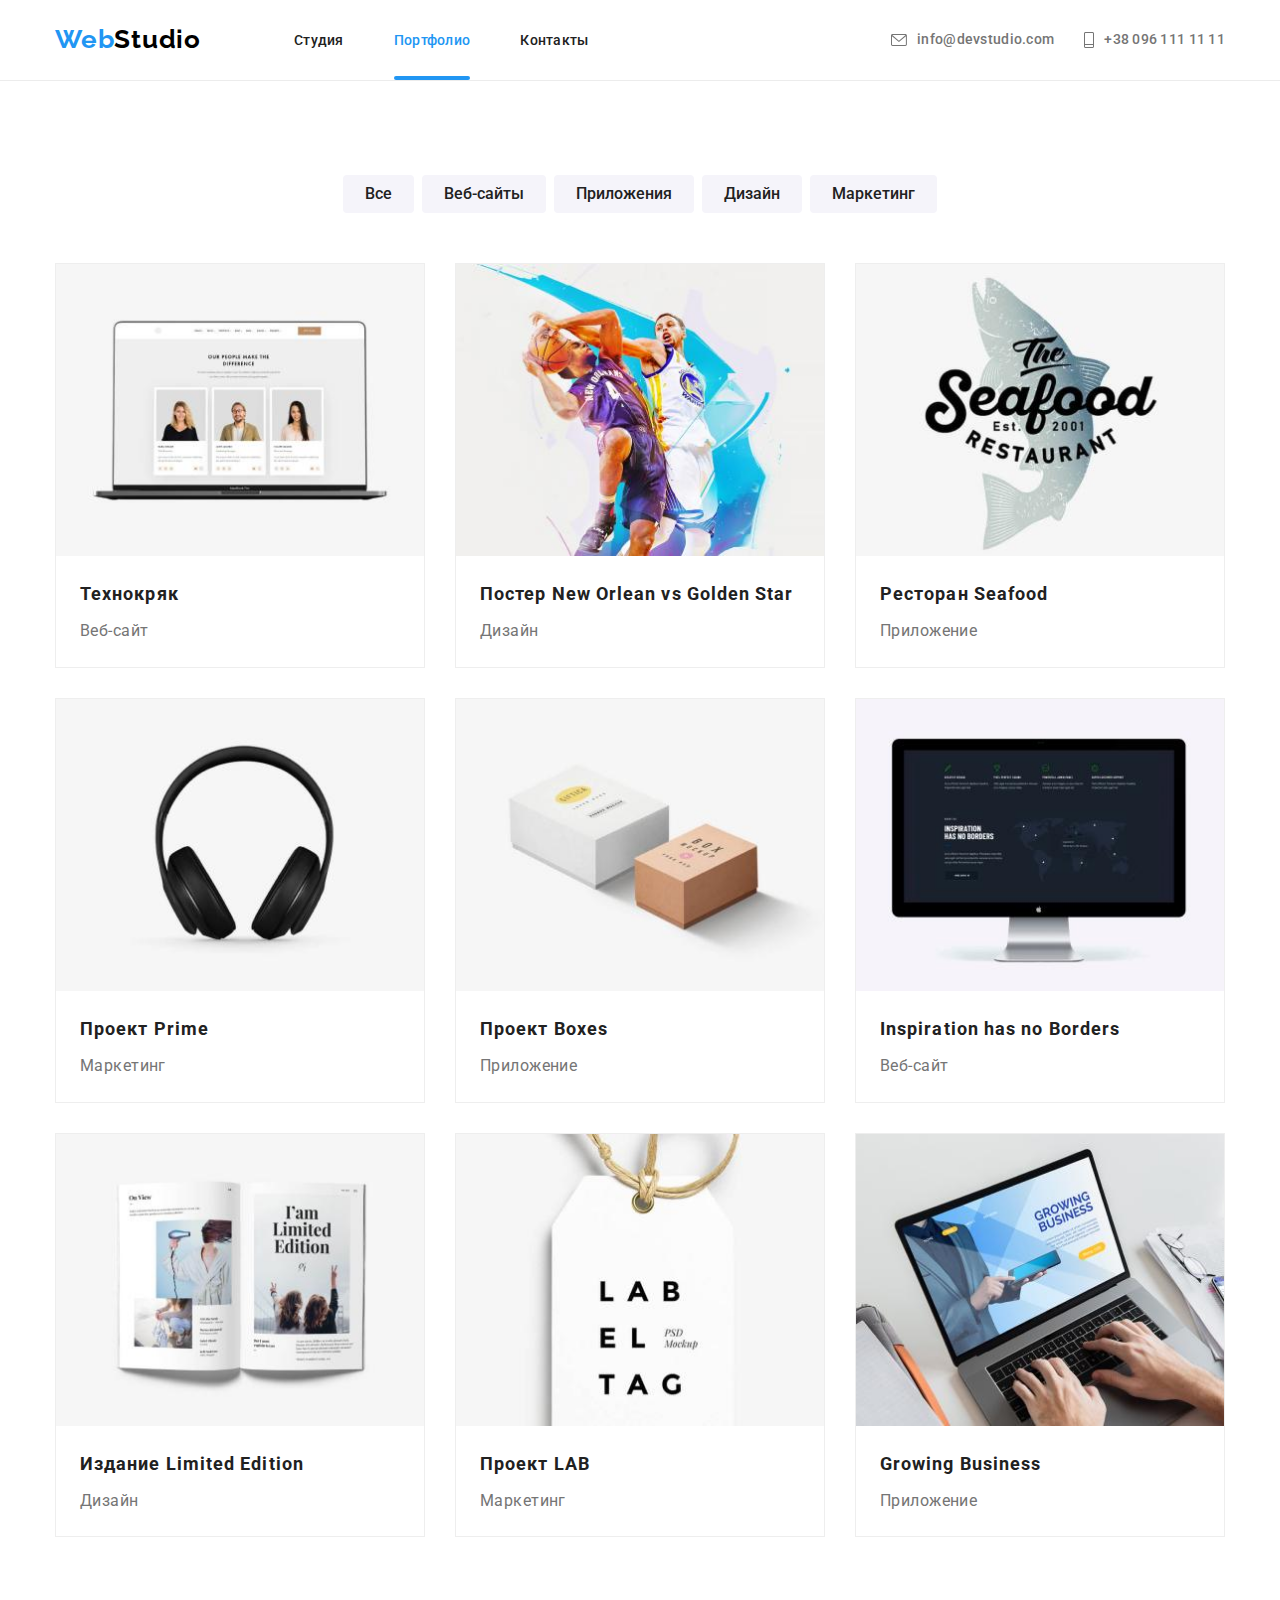
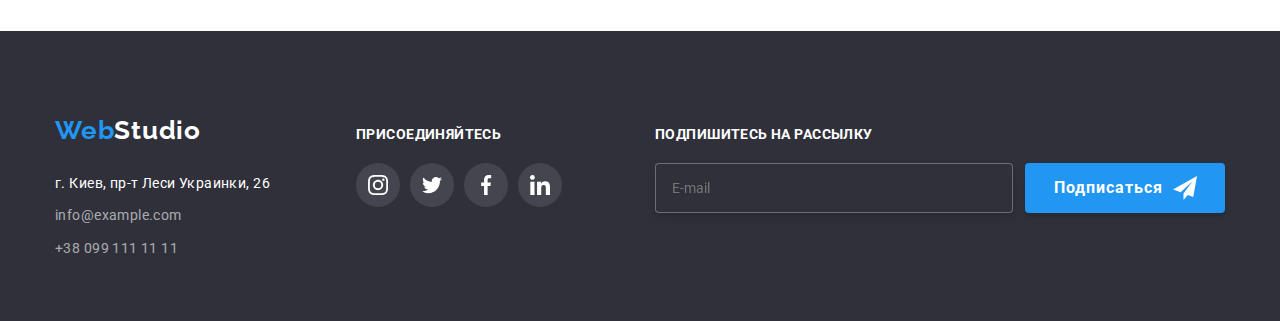
==== commit 0f92d1c7: "переименовует классы" ====
--- a/portfolio.html
+++ b/portfolio.html
@@ -47,159 +47,159 @@
 
             <div class="container">
                 <h1 class="section-title visually-hidden">Примеры работ</h1>
-                <ul class="portfolio-filter">
-                    <li class="btn"><button class="portfolio-button" type="button">Все</button></li>
-                    <li class="btn"><button class="portfolio-button" type="button">Веб-сайты</button></li>
-                    <li class="btn"><button class="portfolio-button" type="button">Приложения</button></li>
-                    <li class="btn"><button class="portfolio-button" type="button">Дизайн</button></li>
-                    <li class="btn"><button class="portfolio-button" type="button">Маркетинг</button></li>
+                <ul class="filter portfolio__filter">
+                    <li class="filter__item"><button class="filter__button" type="button">Все</button></li>
+                    <li class="filter__item"><button class="filter__button" type="button">Веб-сайты</button></li>
+                    <li class="filter__item"><button class="filter__button" type="button">Приложения</button></li>
+                    <li class="filter__item"><button class="filter__button" type="button">Дизайн</button></li>
+                    <li class="filter__item"><button class="filter__button" type="button">Маркетинг</button></li>
                 </ul>
                 <ul class="work-list">
-                <li class="work-item">
-                    <a class="work-link" href="">
-                        <div class="description">
-                            <img class="work-img" src="./images/example-1.jpg" alt="Пример-1" width="370">
-                            <p class="text-description"> Технокряк это современная площадка распространения коронавируса. Компании используют эту платформу для цифрового шпионажа и атак на защищённые сервера конкурентов.</p>
-                        </div>
+                    <li class="work-item">
+                        <a class="work-link" href="">
+                            <div class="description">
+                                <img class="work-img" src="./images/example-1.jpg" alt="Пример-1" width="370">
+                                <p class="text-description"> Технокряк это современная площадка распространения коронавируса. Компании используют эту платформу для цифрового шпионажа и атак на защищённые сервера конкурентов.</p>
+                            </div>
+                            
+                            <div class="work-info">
+                                <h2 class="work-list-title">Технокряк</h2>
+                                <p class="work-list-text">Веб-сайт</p>
+                            </div>
+                        </a>
+                    </li>
+                    <li class="work-item">
+                        <a class="work-link" href="">
+                            <div class="description">
+                                <img class="work-img" src="./images/example-2.jpg" alt="Пример-2" width="370">
+                                <p class="text-description"> Технокряк это современная площадка распространения коронавируса. Компании используют эту платформу для цифрового шпионажа и атак на защищённые сервера конкурентов.</p>
+                            </div>
+                            
+                            <div class="work-info">
+                                <h2 class="work-list-title">Постер <span lang="en">New Orlean vs Golden Star</span></h2>
+                                <p class="work-list-text">Дизайн</p>
+                            </div>
+                        </a>
+                    </li>
+                    <li class="work-item">
+                        <a class="work-link" href="">
+                            <div class="description">
+                                <img class="work-img" src="./images/example-3.jpg" alt="Пример-3" width="370">
+                                <p class="text-description"> Технокряк это современная площадка распространения коронавируса. Компании используют эту платформу для цифрового шпионажа и атак на защищённые сервера конкурентов.</p>
+                            </div>
+                            
+                            <div class="work-info">
+                                <h2 class="work-list-title">Ресторан <span lang="en">Seafood</span></h2>
+                                <p class="work-list-text">Приложение</p>
+                            </div>
+                        </a>
+                    </li>
+                    <li class="work-item">
+                        <a class="work-link" href="">
+                            <div class="description">
+                                <img class="work-img" src="./images/example-4.jpg" alt="Пример-4" width="370">
+                                <p class="text-description"> Технокряк это современная площадка распространения коронавируса. Компании используют эту платформу для цифрового шпионажа и атак на защищённые сервера конкурентов.</p>
+                            </div>
+                            
+                            <div class="work-info">
+                                <h2 class="work-list-title">Проект <span lang="en">Prime</span></h2>
+                                <p class="work-list-text">Маркетинг</p>
+                            </div>
+                        </a>
+                    </li>
+                    <li class="work-item">
+                        <a class="work-link" href="">
+                            <div class="description">
+                                <img class="work-img" src="./images/example-5.jpg" alt="Пример-5" width="370">
+                                <p class="text-description"> Технокряк это современная площадка распространения коронавируса. Компании используют эту платформу для цифрового шпионажа и атак на защищённые сервера конкурентов.</p>
+                            </div>
+                            
+                            <div class="work-info">
+                                <h2 class="work-list-title">Проект <span lang="en">Boxes</span></h2>
+                                <p class="work-list-text">Приложение</p>
+                            </div>
+                        </a>
+                    </li>
+                    <li class="work-item">
+                        <a class="work-link" href="">
+                            <div class="description">
+                                <img class="work-img" src="./images/example-6.jpg" alt="Пример-6" width="370">
+                                <p class="text-description"> Технокряк это современная площадка распространения коронавируса. Компании используют эту платформу для цифрового шпионажа и атак на защищённые сервера конкурентов.</p>
+                            </div>
+                            
+                            <div class="work-info">
+                                <h2 class="work-list-title" lang="en">Inspiration has no Borders</h2>
+                                <p class="work-list-text">Веб-сайт</p>
+                            </div>
+                        </a>
+                    </li>
+                    <li class="work-item">
+                        <a class="work-link" href="">
+                            <div class="description">
+                                <img class="work-img" src="./images/example-7.jpg" alt="Пример-7" width="370">
+                                <p class="text-description"> Технокряк это современная площадка распространения коронавируса. Компании используют эту платформу для цифрового шпионажа и атак на защищённые сервера конкурентов.</p>
+                            </div>
+                            
+                            <div class="work-info">
+                                <h2 class="work-list-title">Издание <span lang="en">Limited Edition</span></h2>
+                                <p class="work-list-text">Дизайн</p>
+                            </div>
+                        </a>
+                    </li>
+                    <li class="work-item">
+                        <a class="work-link" href="">
+                            <div class="description">
+                                <img class="work-img" src="./images/example-8.jpg" alt="Пример-8" width="370">
+                                <p class="text-description"> Технокряк это современная площадка распространения коронавируса. Компании используют эту платформу для цифрового шпионажа и атак на защищённые сервера конкурентов.</p>
+                            </div>
+                            
+                            <div class="work-info">
+                                <h2 class="work-list-title">Проект <span lang="en">LAB</span></h2>
+                                <p class="work-list-text">Маркетинг</p>
+                            </div>
+                        </a>
+                    </li>
+                    <li class="work-item">
+                        <a class="work-link" href="">
+                            <div class="description">
+                                <img class="work-img" src="./images/example-9.jpg" alt="Пример-9" width="370">
+                                <p class="text-description"> Технокряк это современная площадка распространения коронавируса. Компании используют эту платформу для цифрового шпионажа и атак на защищённые сервера конкурентов.</p>
+                            </div>
+                            
+                            <div class="work-info">
+                                <h2 class="work-list-title" lang="en">Growing Business</h2>
+                                <p class="work-list-text">Приложение</p>
+                            </div>
+                        </a>
                         
-                        <div class="work-info">
-                            <h2 class="work-list-title">Технокряк</h2>
-                            <p class="work-list-text">Веб-сайт</p>
-                        </div>
-                    </a>
-                </li>
-                <li class="work-item">
-                    <a class="work-link" href="">
-                        <div class="description">
-                            <img class="work-img" src="./images/example-2.jpg" alt="Пример-2" width="370">
-                            <p class="text-description"> Технокряк это современная площадка распространения коронавируса. Компании используют эту платформу для цифрового шпионажа и атак на защищённые сервера конкурентов.</p>
-                        </div>
                         
-                        <div class="work-info">
-                            <h2 class="work-list-title">Постер <span lang="en">New Orlean vs Golden Star</span></h2>
-                            <p class="work-list-text">Дизайн</p>
-                        </div>
-                    </a>
-                </li>
-                <li class="work-item">
-                    <a class="work-link" href="">
-                        <div class="description">
-                            <img class="work-img" src="./images/example-3.jpg" alt="Пример-3" width="370">
-                            <p class="text-description"> Технокряк это современная площадка распространения коронавируса. Компании используют эту платформу для цифрового шпионажа и атак на защищённые сервера конкурентов.</p>
-                        </div>
-                        
-                        <div class="work-info">
-                            <h2 class="work-list-title">Ресторан <span lang="en">Seafood</span></h2>
-                            <p class="work-list-text">Приложение</p>
-                        </div>
-                    </a>
-                </li>
-                <li class="work-item">
-                    <a class="work-link" href="">
-                        <div class="description">
-                            <img class="work-img" src="./images/example-4.jpg" alt="Пример-4" width="370">
-                            <p class="text-description"> Технокряк это современная площадка распространения коронавируса. Компании используют эту платформу для цифрового шпионажа и атак на защищённые сервера конкурентов.</p>
-                        </div>
-                        
-                        <div class="work-info">
-                            <h2 class="work-list-title">Проект <span lang="en">Prime</span></h2>
-                            <p class="work-list-text">Маркетинг</p>
-                        </div>
-                    </a>
-                </li>
-                <li class="work-item">
-                    <a class="work-link" href="">
-                        <div class="description">
-                            <img class="work-img" src="./images/example-5.jpg" alt="Пример-5" width="370">
-                            <p class="text-description"> Технокряк это современная площадка распространения коронавируса. Компании используют эту платформу для цифрового шпионажа и атак на защищённые сервера конкурентов.</p>
-                        </div>
-                        
-                        <div class="work-info">
-                            <h2 class="work-list-title">Проект <span lang="en">Boxes</span></h2>
-                            <p class="work-list-text">Приложение</p>
-                        </div>
-                    </a>
-                </li>
-                <li class="work-item">
-                    <a class="work-link" href="">
-                        <div class="description">
-                            <img class="work-img" src="./images/example-6.jpg" alt="Пример-6" width="370">
-                            <p class="text-description"> Технокряк это современная площадка распространения коронавируса. Компании используют эту платформу для цифрового шпионажа и атак на защищённые сервера конкурентов.</p>
-                        </div>
-                        
-                        <div class="work-info">
-                            <h2 class="work-list-title" lang="en">Inspiration has no Borders</h2>
-                            <p class="work-list-text">Веб-сайт</p>
-                        </div>
-                    </a>
-                </li>
-                <li class="work-item">
-                    <a class="work-link" href="">
-                        <div class="description">
-                            <img class="work-img" src="./images/example-7.jpg" alt="Пример-7" width="370">
-                            <p class="text-description"> Технокряк это современная площадка распространения коронавируса. Компании используют эту платформу для цифрового шпионажа и атак на защищённые сервера конкурентов.</p>
-                        </div>
-                        
-                        <div class="work-info">
-                            <h2 class="work-list-title">Издание <span lang="en">Limited Edition</span></h2>
-                            <p class="work-list-text">Дизайн</p>
-                        </div>
-                    </a>
-                </li>
-                <li class="work-item">
-                    <a class="work-link" href="">
-                        <div class="description">
-                            <img class="work-img" src="./images/example-8.jpg" alt="Пример-8" width="370">
-                            <p class="text-description"> Технокряк это современная площадка распространения коронавируса. Компании используют эту платформу для цифрового шпионажа и атак на защищённые сервера конкурентов.</p>
-                        </div>
-                        
-                        <div class="work-info">
-                            <h2 class="work-list-title">Проект <span lang="en">LAB</span></h2>
-                            <p class="work-list-text">Маркетинг</p>
-                        </div>
-                    </a>
-                </li>
-                <li class="work-item">
-                    <a class="work-link" href="">
-                        <div class="description">
-                            <img class="work-img" src="./images/example-9.jpg" alt="Пример-9" width="370">
-                            <p class="text-description"> Технокряк это современная площадка распространения коронавируса. Компании используют эту платформу для цифрового шпионажа и атак на защищённые сервера конкурентов.</p>
-                        </div>
-                        
-                        <div class="work-info">
-                            <h2 class="work-list-title" lang="en">Growing Business</h2>
-                            <p class="work-list-text">Приложение</p>
-                        </div>
-                    </a>
-                    
-                    
-                </li>
-                </ul>
+                    </li>
+                    </ul>
             </div>
             
         </section>
     </main>        
     <!--Подвал-->
     <footer class="footer">
-        <div class="container footer-container">
-            <div class="footer-left">
-                <a class="logo-footer" lang="en" href="./index.html">Web<span class="logo-light">Studio</span></a>
+        <div class="container footer__container">
+            <div class="left">
+                <a class="logo" lang="en" href="./index.html">Web<span class="footer__logo">Studio</span></a>
                 <address class="address">
-                    <ul class="footer-contacts">
-                        <li class="contacts-item">
-                            <a class="footer-adress" href="">г. Киев, пр-т Леси Украинки, 26</a>
+                    <ul class="contacts">
+                        <li class="contacts__item">
+                            <a class="contacts__adress" href="">г. Киев, пр-т Леси Украинки, 26</a>
                         </li>
-                        <li class="contacts-item">
-                            <a class="footer-mail" lang="en" href="mailto:info@example.com">info@example.com</a>
+                        <li class="contacts__item">
+                            <a class="contacts__mail" lang="en" href="mailto:info@example.com">info@example.com</a>
                         </li>
-                        <li class="contacts-item">
-                            <a class="footer-tel" href="tel:+380961111111">+38 099 111 11 11</a>
+                        <li class="contacts__item">
+                            <a class="contacts__tel" href="tel:+380961111111">+38 099 111 11 11</a>
                         </li>      
                     </ul>
                 </address>
             </div>
-            <div class="footer-right">
-                <h3 class="join-title">присоединяйтесь</h3>
+            <div class="right footer__right">
+                <h3 class="right__title">присоединяйтесь</h3>
                 <ul class="join-list">
                     <li class="item-footer-network">
                         <a class="link-footer-network" href="">
--- a/css/main.min.css
+++ b/css/main.min.css
@@ -3,5 +3,5 @@
  Consolas,  'Liberation Mono',  Menlo,- monospace;font-size:1em}small{font-size:80%}sub,sup{font-size:75%;line-height:0;position:relative;vertical-align:baseline}sub{bottom:-0.25em}sup{top:-0.5em}table{text-indent:0;border-color:inherit}button,input,optgroup,select,textarea{font-family:inherit;font-size:100%;line-height:1.15;margin:0}button,select{text-transform:none}button,[type='button'],[type='reset'],[type='submit']{-webkit-appearance:button}::-moz-focus-inner{border-style:none;padding:0}:-moz-focusring{outline:1px dotted ButtonText}:-moz-ui-invalid{box-shadow:none}legend{padding:0}progress{vertical-align:baseline}::-webkit-inner-spin-button,::-webkit-outer-spin-button{height:auto}[type='search']{-webkit-appearance:textfield;outline-offset:-2px}::-webkit-search-decoration{-webkit-appearance:none}::-webkit-file-upload-button{-webkit-appearance:button;font:inherit}summary{display:list-item}.visually-hidden{position:absolute;width:1px;height:1px;margin:-1px;border:0;padding:0;white-space:nowrap;clip-path:inset(100%);clip:rect(0 0 0 0);overflow:hidden}body{background-color:var(--primary-bg-color);color:#757575;font-family:Roboto, sans-serif;letter-spacing:0.03em;font-size:14px;line-height:1.7}h1,h2,h3,p{margin:0px}ul{margin:0px;padding:0px;list-style:none}button{cursor:pointer}img{display:block;max-width:100%;height:auto}a{text-decoration:none}.container{width:1200px;padding-left:15px;padding-right:15px;margin:0 auto}.logo{display:block;padding-top:24px;padding-bottom:25px;font-family:Raleway;font-weight:bold;font-size:26px;line-height:1.2;letter-spacing:0.03em;color:#2196F3}.section{padding-top:94px;padding-bottom:94px}.section.other-padding{padding-top:0px}.section-title{color:#212121;font-weight:700;font-size:36px;line-height:1.17;text-align:center;margin-bottom:50px}.backdrop{position:fixed;top:0;left:0;width:100%;height:100%;background-color:rgba(0,0,0,0.2);opacity:1;transition:opacity 250ms cubic-bezier(0.4, 0, 0.2, 1);z-index:1}.backdrop.is-hidden{opacity:0;pointer-events:none}.modal{position:absolute;top:50%;left:50%;transform:translate(-50%, -50%) scale(1);width:528px;height:581px;background:#fff;box-shadow:0px 1px 3px rgba(0,0,0,0.12),0px 1px 1px rgba(0,0,0,0.14),0px 2px 1px rgba(0,0,0,0.2);border-radius:4px}.backdrop.is-hidden .modal{transform:translate(-50%, -50%) scale(0.9)}.close-modal-button{display:flex;justify-content:center;align-items:center;position:absolute;top:8px;right:8px;width:30px;height:30px;background-color:#fff;border:1px solid rgba(0,0,0,0.1);border-radius:50%}.close-modal-icon{width:14px;height:14px;transition:fill 250ms cubic-bezier(0.4, 0, 0.2, 1)}.close-modal-button:hover .close-modal-icon,.close-modal-button:focus .close-modal-icon{fill:#2196F3}.modal-form{display:flex;flex-direction:column;padding:40px;text-align:left}.modal-form-checkbox{position:absolute;width:1px;height:1px;margin:-1px;border:0;padding:0;white-space:nowrap;clip-path:inset(100%);clip:rect(0 0 0 0);overflow:hidden}.modal-form .form-label+.form-label{margin-top:10px}.modal-form-title{display:inline-block;font-weight:700;font-size:20px;line-height:1.15;letter-spacing:0.03em;color:#212121;margin-bottom:12px}.form-label{font-size:12px;line-height:1.16;letter-spacing:0.01em;color:#757575}.form-input-wrapper{display:block;position:relative;margin-top:4px}.form-input{width:100%;height:40px;padding-left:42px;border:1px solid rgba(33,33,33,0.2);border-radius:4px;transition:border 250ms cubic-bezier(0.4, 0, 0.2, 1)}.form-input:focus,.form-comment:focus{outline:none;border-color:#2196F3}.form-comment{display:block;width:100%;height:120px;margin-top:4px;border:1px solid rgba(33,33,33,0.2);border-radius:4px;padding:12px 16px;resize:none;transition:border 250ms cubic-bezier(0.4, 0, 0.2, 1)}.form-comment::placeholder{font-size:14px;line-height:1.14;letter-spacing:0.01em;color:rgba(117,117,117,0.5)}.modal-icon{display:block;position:absolute;top:50%;left:12px;width:18px;height:18px;transform:translateY(-50%);transition:fill 250ms cubic-bezier(0.4, 0, 0.2, 1)}.form-input:focus+.modal-icon{fill:#2196F3}.modal-check-label{display:flex;justify-content:center;align-items:center;margin-top:20px;margin-bottom:30px}.modal-check-link{text-decoration:underline}.modal-check-label::before{display:block;content:"";width:16px;height:15px;margin-right:7px;background-image:url(../images/check-off.svg);cursor:pointer;transition:background-image 250ms cubic-bezier(0.4, 0, 0.2, 1)}.modal-form-checkbox:checked+.modal-check-label::before{background-image:url(../images/icon-check.svg)}.modal-form-checkbox:focus+.modal-check-label::before{fill:#2196F3}.form-button{padding:10px 55px;font-weight:700;font-size:16px;line-height:1.87;letter-spacing:0.06em;align-self:center;color:#fff;background:#2196F3;box-shadow:0px 4px 4px rgba(0,0,0,0.15);border-radius:4px;border:none;transition:background-color 250ms cubic-bezier(0.4, 0, 0.2, 1)}.form-button:hover,.form-button:focus{background:#188CE8}.page-header{border-bottom:1px solid #ECECEC}.page-header .container{display:flex;align-items:center;justify-content:space-between}.main-nav{display:flex}.page-header__logo{color:#000000}.main-nav__site-nav{margin-left:93px}.site-nav{display:flex}.site-nav .site-nav__item+.site-nav__item{margin-left:50px}.site-nav__link{display:block;padding-top:32px;padding-bottom:32px;color:#212121;font-weight:500;line-height:1.17;letter-spacing:0.02em;transition:color 250ms cubic-bezier(0.4, 0, 0.2, 1)}.site-nav__link:hover,.site-nav__link:focus{color:#2196F3}.site-nav__link.current{color:#2196F3;position:relative}.site-nav__link::after{content:"";position:absolute;left:0;bottom:0;display:block;width:100%;height:4px;background-color:#2196F3;border-radius:2px;opacity:0}.site-nav__link.current::after{opacity:1}.auth-nav{display:flex;justify-content:center;align-items:center}.auth-nav .auth-nav__item+.auth-nav__item{margin-left:30px}.auth-nav__link{display:flex;align-items:center;color:#757575;font-weight:500;line-height:1.14;letter-spacing:0.02em;padding-top:32px;padding-bottom:32px;transition:color 250ms cubic-bezier(0.4, 0, 0.2, 1)}.auth-nav__link:hover,.auth-nav__link:focus{color:#2196F3;fill:#2196F3}.auth-nav__mail{width:16px;height:12px;margin-right:10px;fill:currentColor}.auth-nav__tel{width:10px;height:16px;margin-right:10px;fill:currentColor}.hero{padding:200px 0;background-color:#C4C4C4;text-align:center;background-image:linear-gradient(rgba(47,48,58,0.4), rgba(47,48,58,0.4)),url("../images/header-img.jpg");background-repeat:no-repeat;background-position:center;background-size:cover}.hero-title{color:#fff;margin:0 auto;margin-bottom:30px;width:696px;font-weight:900;font-size:44px;line-height:1.36;letter-spacing:0.06em;text-transform:uppercase}.primery-button{padding:10px 32px;font-weight:700;font-size:16px;line-height:1.87;letter-spacing:0.06em;box-shadow:0px 4px 4px rgba(0,0,0,0.15);border-radius:4px;border:none;background-color:#2196F3;color:#fff;transition:background-color 250ms cubic-bezier(0.4, 0, 0.2, 1)}.primery-button:hover,.primery-button:focus{background-color:#118CE8}.feature{display:flex;justify-content:space-between}.feature-title{color:#212121;font-weight:700;line-height:1.1;margin-bottom:10px;text-transform:uppercase}.feature-icon{display:flex;align-items:center;justify-content:center;height:120px;margin-bottom:30px;padding:25px 0;border-radius:4px;background-color:#F5F4FA}.feature .feature-item{width:270px}.icon{width:70px;height:70px}.business-list{display:flex;justify-content:space-between}.business-work{position:relative}.business-work::before{display:block;position:absolute;content:"";width:100%;bottom:0;left:0;height:70px;background:rgba(47,48,58,0.8)}.business-text{position:absolute;bottom:27px;left:83px;font-weight:700;font-size:14px;line-height:1.14;letter-spacing:0.03em;text-transform:uppercase;color:#fff}.team-list{display:flex;justify-content:space-between}.team-list-title{color:#212121;font-weight:500;font-size:16px;line-height:1.2;text-align:center;margin-bottom:10px}.team-list .item{background-color:#fff;box-shadow:0px 1px 3px rgba(0,0,0,0.12),0px 1px 1px rgba(0,0,0,0.14),0px 2px}.team{background-color:#F5F4FA}.team-info{padding-top:30px;padding-bottom:30px}.team-list-text{font-weight:400;font-size:16px;line-height:1.2;text-align:center}.network{display:flex;justify-content:center;margin-top:16px}.network-link{display:flex;width:44px;height:44px;align-items:center;justify-content:center;color:#AFB1B8;border-radius:50%;transition:color 250ms cubic-bezier(0.4, 0, 0.2, 1),background-color 250ms cubic-bezier(0.4, 0, 0.2, 1)}.network-icon{width:20px;height:20px;fill:currentColor}.network .network-item+.network-item{margin-left:10px}.network-link:hover,.network-link:focus{background-color:#2196F3;color:#fff}.clients-list{display:flex;justify-content:center}.clients-list .clients-item+.clients-item{margin-left:30px}.clients-link{display:flex;align-items:center;justify-content:center;width:170px;height:92px;border:1px solid #AFB1B8;border-radius:4px;color:#AFB1B8;transition:color 250ms cubic-bezier(0.4, 0, 0.2, 1),border 250ms 250ms cubic-bezier(0.4, 0, 0.2, 1)}.clients-link:hover,.clients-link:focus{color:#2196F3;border:1px solid #2196F3}.clients-icon{width:106px;height:60px;fill:currentColor}.footer{padding-top:60px;padding-bottom:60px;background-color:#2F303A}.footer__container{display:flex;align-items:baseline}.footer__logo{color:#fff}.contacts__adress{color:#fff}.left{width:231px}.contacts__mail,.contacts__tel{color:rgba(255,255,255,0.6);transition:color 250ms cubic-bezier(0.4, 0, 0.2, 1)}.contacts__mail:hover,.contacts__mail:focus,.contacts__tel:hover,.contacts__tel:focus{color:#fff}.address{font-style:normal}.contacts__item:not(:last-child){margin-bottom:9px}.footer__right{margin-left:70px}.right{width:206px}.right__title{font-weight:700;font-size:14px;line-height:1.14;letter-spacing:0.03em;text-transform:uppercase;color:#fff;margin-bottom:20px}.join-list{display:flex;justify-content:center}.link-footer-network{display:flex;width:44px;height:44px;align-items:center;justify-content:center;color:#fff;background-color:rgba(255,255,255,0.1);border-radius:50%;transition:background-color 250ms cubic-bezier(0.4, 0, 0.2, 1)}.icon-footer-network{width:20px;height:20px;color:currentColor;fill:#fff}.join-list .item-footer-network+.item-footer-network{margin-left:10px}.link-footer-network:hover,.link-footer-network:focus{background-color:#2196F3}.footer-mailing{display:flex;flex-direction:column;margin-left:93px}.footer-form{display:flex}.footer-mailin-accent{margin-bottom:20px;font-weight:700;font-size:14px;line-height:1.14;letter-spacing:0.03em;text-transform:uppercase;color:#fff}.footer-form-input{width:358px;height:50px;padding:15px 16px;background-color:#2F303A;border:1px solid rgba(255,255,255,0.3);filter:drop-shadow(0px 4px 4px rgba(0,0,0,0.15));border-radius:4px;transition:border 250ms cubic-bezier(0.4, 0, 0.2, 1)}.footer-form-input:focus{outline:none;border-color:#2196F3}.footer-form-label::placeholder{font-size:16px;line-height:1.25;letter-spacing:0.03em;color:rgba(255,255,255,0.6)}.footer-button{display:flex;justify-content:center;align-items:center;width:200px;height:50px;padding:10px 28px 10px 29px;margin-left:12px;font-weight:700;font-size:16px;line-height:1.87;letter-spacing:0.06em;color:#fff;background:#2196F3;box-shadow:0px 4px 4px rgba(0,0,0,0.15);border-radius:4px;border:transparent;cursor:pointer;transition:background-color 250ms cubic-bezier(0.4, 0, 0.2, 1)}.footer-button:hover,.footer-button:focus{background-color:#118CE8}.footer-form-icon{width:24px;height:24px;margin-left:10px}.portfolio-filter{display:flex;justify-content:center;margin-bottom:50px}.portfolio-filter .btn+.btn{margin-left:8px}.portfolio-button{font-weight:500;font-size:16px;padding:6px 22px;min-width:auto;line-height:1.6;text-align:center;background-color:#F5F4FA;color:#212121;border-radius:4px;border:none;transition:background-color 250ms cubic-bezier(0.4, 0, 0.2, 1),color 250ms cubic-bezier(0.4, 0, 0.2, 1),box-shadow 250ms cubic-bezier(0.4, 0, 0.2, 1)}.portfolio-button:hover,.portfolio-button:focus{color:#fff;background-color:#2196F3;box-shadow:0px 3px 1px rgba(0,0,0,0.1),0px 1px 2px rgba(0,0,0,0.08),0px 2px 2px rgba(0,0,0,0.12)}.work-list{display:flex;flex-wrap:wrap}.work-item{width:370px;margin-right:30px;margin-bottom:30px;border:1px solid #EEEEEE}.work-item:nth-child(3n){margin-right:0px}.work-item:nth-last-child(-n+3){margin-bottom:0px}.work-info{padding:20px 24px}.work-list-title{color:#212121;font-weight:700;font-size:18px;line-height:2;letter-spacing:0.06em;margin-bottom:4px}.work-list-text{font-size:16px;line-height:1.9;color:#757575}.work-link{display:block}.work-item:hover,.work-item:focus{box-shadow:0px 1px 1px rgba(0,0,0,0.12),0px 4px 4px rgba(0,0,0,0.06),1px 4px 6px rgba(0,0,0,0.16);transition:box-shadow 250ms cubic-bezier(0.4, 0, 0.2, 1)}.description{position:relative;width:100%;height:100%;background-color:rgba(33,150,243,0.9);overflow:hidden}.text-description{position:absolute;top:0;left:0;height:100%;padding:63px 24px;font-size:18px;line-height:1.56;letter-spacing:0.03em;color:#fff;background-color:rgba(33,150,243,0.9);transform:translateY(100%);transition:transform 250ms cubic-bezier(0.4, 0, 0.2, 1)}.work-link:hover .text-description,.work-link:focus .text-description{transform:translateY(0)}
+ monospace;font-size:1em}small{font-size:80%}sub,sup{font-size:75%;line-height:0;position:relative;vertical-align:baseline}sub{bottom:-0.25em}sup{top:-0.5em}table{text-indent:0;border-color:inherit}button,input,optgroup,select,textarea{font-family:inherit;font-size:100%;line-height:1.15;margin:0}button,select{text-transform:none}button,[type='button'],[type='reset'],[type='submit']{-webkit-appearance:button}::-moz-focus-inner{border-style:none;padding:0}:-moz-focusring{outline:1px dotted ButtonText}:-moz-ui-invalid{box-shadow:none}legend{padding:0}progress{vertical-align:baseline}::-webkit-inner-spin-button,::-webkit-outer-spin-button{height:auto}[type='search']{-webkit-appearance:textfield;outline-offset:-2px}::-webkit-search-decoration{-webkit-appearance:none}::-webkit-file-upload-button{-webkit-appearance:button;font:inherit}summary{display:list-item}.visually-hidden{position:absolute;width:1px;height:1px;margin:-1px;border:0;padding:0;white-space:nowrap;clip-path:inset(100%);clip:rect(0 0 0 0);overflow:hidden}body{background-color:var(--primary-bg-color);color:#757575;font-family:Roboto, sans-serif;letter-spacing:0.03em;font-size:14px;line-height:1.7}h1,h2,h3,p{margin:0px}ul{margin:0px;padding:0px;list-style:none}button{cursor:pointer}img{display:block;max-width:100%;height:auto}a{text-decoration:none}.container{width:1200px;padding-left:15px;padding-right:15px;margin:0 auto}.logo{display:block;padding-top:24px;padding-bottom:25px;font-family:Raleway;font-weight:bold;font-size:26px;line-height:1.2;letter-spacing:0.03em;color:#2196F3}.section{padding-top:94px;padding-bottom:94px}.section.other-padding{padding-top:0px}.section-title{color:#212121;font-weight:700;font-size:36px;line-height:1.17;text-align:center;margin-bottom:50px}.backdrop{position:fixed;top:0;left:0;width:100%;height:100%;background-color:rgba(0,0,0,0.2);opacity:1;transition:opacity 250ms cubic-bezier(0.4, 0, 0.2, 1);z-index:1}.backdrop.is-hidden{opacity:0;pointer-events:none}.modal{position:absolute;top:50%;left:50%;transform:translate(-50%, -50%) scale(1);width:528px;height:581px;background:#fff;box-shadow:0px 1px 3px rgba(0,0,0,0.12),0px 1px 1px rgba(0,0,0,0.14),0px 2px 1px rgba(0,0,0,0.2);border-radius:4px}.backdrop.is-hidden .modal{transform:translate(-50%, -50%) scale(0.9)}.close-modal-button{display:flex;justify-content:center;align-items:center;position:absolute;top:8px;right:8px;width:30px;height:30px;background-color:#fff;border:1px solid rgba(0,0,0,0.1);border-radius:50%}.close-modal-icon{width:14px;height:14px;transition:fill 250ms cubic-bezier(0.4, 0, 0.2, 1)}.close-modal-button:hover .close-modal-icon,.close-modal-button:focus .close-modal-icon{fill:#2196F3}.modal-form{display:flex;flex-direction:column;padding:40px;text-align:left}.modal-form-checkbox{position:absolute;width:1px;height:1px;margin:-1px;border:0;padding:0;white-space:nowrap;clip-path:inset(100%);clip:rect(0 0 0 0);overflow:hidden}.modal-form .form-label+.form-label{margin-top:10px}.modal-form-title{display:inline-block;font-weight:700;font-size:20px;line-height:1.15;letter-spacing:0.03em;color:#212121;margin-bottom:12px}.form-label{font-size:12px;line-height:1.16;letter-spacing:0.01em;color:#757575}.form-input-wrapper{display:block;position:relative;margin-top:4px}.form-input{width:100%;height:40px;padding-left:42px;border:1px solid rgba(33,33,33,0.2);border-radius:4px;transition:border 250ms cubic-bezier(0.4, 0, 0.2, 1)}.form-input:focus,.form-comment:focus{outline:none;border-color:#2196F3}.form-comment{display:block;width:100%;height:120px;margin-top:4px;border:1px solid rgba(33,33,33,0.2);border-radius:4px;padding:12px 16px;resize:none;transition:border 250ms cubic-bezier(0.4, 0, 0.2, 1)}.form-comment::placeholder{font-size:14px;line-height:1.14;letter-spacing:0.01em;color:rgba(117,117,117,0.5)}.modal-icon{display:block;position:absolute;top:50%;left:12px;width:18px;height:18px;transform:translateY(-50%);transition:fill 250ms cubic-bezier(0.4, 0, 0.2, 1)}.form-input:focus+.modal-icon{fill:#2196F3}.modal-check-label{display:flex;justify-content:center;align-items:center;margin-top:20px;margin-bottom:30px}.modal-check-link{text-decoration:underline}.modal-check-label::before{display:block;content:"";width:16px;height:15px;margin-right:7px;background-image:url(../images/check-off.svg);cursor:pointer;transition:background-image 250ms cubic-bezier(0.4, 0, 0.2, 1)}.modal-form-checkbox:checked+.modal-check-label::before{background-image:url(../images/icon-check.svg)}.modal-form-checkbox:focus+.modal-check-label::before{fill:#2196F3}.form-button{padding:10px 55px;font-weight:700;font-size:16px;line-height:1.87;letter-spacing:0.06em;align-self:center;color:#fff;background:#2196F3;box-shadow:0px 4px 4px rgba(0,0,0,0.15);border-radius:4px;border:none;transition:background-color 250ms cubic-bezier(0.4, 0, 0.2, 1)}.form-button:hover,.form-button:focus{background:#188CE8}.network{display:flex;justify-content:center}.network .network__item+.network__item{margin-left:10px}.social-link{display:flex;width:44px;height:44px;align-items:center;justify-content:center;border-radius:50%;transition:color 250ms cubic-bezier(0.4, 0, 0.2, 1),background-color 250ms cubic-bezier(0.4, 0, 0.2, 1)}.social-link__icon{width:20px;height:20px;fill:currentColor}.page-header{border-bottom:1px solid #ECECEC}.page-header .container{display:flex;align-items:center;justify-content:space-between}.main-nav{display:flex}.page-header__logo{color:#000000}.main-nav__site-nav{margin-left:93px}.site-nav{display:flex}.site-nav .site-nav__item+.site-nav__item{margin-left:50px}.site-nav__link{display:block;padding-top:32px;padding-bottom:32px;color:#212121;font-weight:500;line-height:1.17;letter-spacing:0.02em;transition:color 250ms cubic-bezier(0.4, 0, 0.2, 1)}.site-nav__link:hover,.site-nav__link:focus{color:#2196F3}.site-nav__link.current{color:#2196F3;position:relative}.site-nav__link::after{content:"";position:absolute;left:0;bottom:0;display:block;width:100%;height:4px;background-color:#2196F3;border-radius:2px;opacity:0}.site-nav__link.current::after{opacity:1}.auth-nav{display:flex;justify-content:center;align-items:center}.auth-nav .auth-nav__item+.auth-nav__item{margin-left:30px}.auth-nav__link{display:flex;align-items:center;color:#757575;font-weight:500;line-height:1.14;letter-spacing:0.02em;padding-top:32px;padding-bottom:32px;transition:color 250ms cubic-bezier(0.4, 0, 0.2, 1)}.auth-nav__link:hover,.auth-nav__link:focus{color:#2196F3;fill:#2196F3}.auth-nav__mail{width:16px;height:12px;margin-right:10px;fill:currentColor}.auth-nav__tel{width:10px;height:16px;margin-right:10px;fill:currentColor}.hero{padding:200px 0;background-color:#C4C4C4;text-align:center;background-image:linear-gradient(rgba(47,48,58,0.4), rgba(47,48,58,0.4)),url("../images/header-img.jpg");background-repeat:no-repeat;background-position:center;background-size:cover}.hero-title{color:#fff;margin:0 auto;margin-bottom:30px;width:696px;font-weight:900;font-size:44px;line-height:1.36;letter-spacing:0.06em;text-transform:uppercase}.primery-button{padding:10px 32px;font-weight:700;font-size:16px;line-height:1.87;letter-spacing:0.06em;box-shadow:0px 4px 4px rgba(0,0,0,0.15);border-radius:4px;border:none;background-color:#2196F3;color:#fff;transition:background-color 250ms cubic-bezier(0.4, 0, 0.2, 1)}.primery-button:hover,.primery-button:focus{background-color:#118CE8}.feature{display:flex;justify-content:space-between}.feature__title{color:#212121;font-weight:700;line-height:1.1;margin-bottom:10px;text-transform:uppercase}.feature__wrapper{display:flex;align-items:center;justify-content:center;height:120px;margin-bottom:30px;padding:25px 0;border-radius:4px;background-color:#F5F4FA}.feature__icon{width:70px;height:70px}.feature .feature__item{width:270px}.feature__icon{width:70px;height:70px}.business-list{display:flex;justify-content:space-between}.business-list__work{position:relative}.business-list__work::before{display:block;position:absolute;content:"";width:100%;bottom:0;left:0;height:70px;background:rgba(47,48,58,0.8)}.business-list__text{position:absolute;bottom:27px;left:83px;font-weight:700;font-size:14px;line-height:1.14;letter-spacing:0.03em;text-transform:uppercase;color:#fff}.team-list{display:flex;justify-content:space-between}.team-list__title{color:#212121;font-weight:500;font-size:16px;line-height:1.2;text-align:center;margin-bottom:10px}.team-list .team-list__item{background-color:#fff;box-shadow:0px 1px 3px rgba(0,0,0,0.12),0px 1px 1px rgba(0,0,0,0.14),0px 2px}.team{background-color:#F5F4FA}.team-list__info{padding-top:30px;padding-bottom:30px}.team-list__text{font-weight:400;font-size:16px;line-height:1.2;text-align:center}.team-list__network{margin-top:16px}.team-list__social-link{color:#AFB1B8}.team-list__social-link:hover,.team-list__social-link:focus{background-color:#2196F3;color:#fff}.team-list__social-link:hover,.team-list__social-link:focus{background-color:#2196F3;color:#fff}.clients-list{display:flex;justify-content:center}.clients-list__link{display:flex;align-items:center;justify-content:center;width:170px;height:92px;border:1px solid #AFB1B8;border-radius:4px;color:#AFB1B8;transition:color 250ms cubic-bezier(0.4, 0, 0.2, 1),border 250ms 250ms cubic-bezier(0.4, 0, 0.2, 1)}.clients-list__link:hover,.clients-list__link:focus{color:#2196F3;border:1px solid #2196F3}.clients-list__icon{width:106px;height:60px;fill:currentColor}.clients-list .clients-list__item+.clients-list__item{margin-left:30px}.footer{padding-top:60px;padding-bottom:60px;background-color:#2F303A}.footer__container{display:flex;align-items:baseline}.footer__logo{color:#fff}.contacts__adress{color:#fff}.left{width:231px}.contacts__mail,.contacts__tel{color:rgba(255,255,255,0.6);transition:color 250ms cubic-bezier(0.4, 0, 0.2, 1)}.contacts__mail:hover,.contacts__mail:focus,.contacts__tel:hover,.contacts__tel:focus{color:#fff}.address{font-style:normal}.contacts__item:not(:last-child){margin-bottom:9px}.footer__right{margin-left:70px}.right{width:206px}.right__title{font-weight:700;font-size:14px;line-height:1.14;letter-spacing:0.03em;text-transform:uppercase;color:#fff;margin-bottom:20px}.join-list{display:flex;justify-content:center}.link-footer-network{display:flex;width:44px;height:44px;align-items:center;justify-content:center;color:#fff;background-color:rgba(255,255,255,0.1);border-radius:50%;transition:background-color 250ms cubic-bezier(0.4, 0, 0.2, 1)}.icon-footer-network{width:20px;height:20px;color:currentColor;fill:#fff}.join-list .item-footer-network+.item-footer-network{margin-left:10px}.link-footer-network:hover,.link-footer-network:focus{background-color:#2196F3}.footer-mailing{display:flex;flex-direction:column;margin-left:93px}.footer-form{display:flex}.footer-mailin-accent{margin-bottom:20px;font-weight:700;font-size:14px;line-height:1.14;letter-spacing:0.03em;text-transform:uppercase;color:#fff}.footer-form-input{width:358px;height:50px;padding:15px 16px;background-color:#2F303A;border:1px solid rgba(255,255,255,0.3);filter:drop-shadow(0px 4px 4px rgba(0,0,0,0.15));border-radius:4px;transition:border 250ms cubic-bezier(0.4, 0, 0.2, 1)}.footer-form-input:focus{outline:none;border-color:#2196F3}.footer-form-label::placeholder{font-size:16px;line-height:1.25;letter-spacing:0.03em;color:rgba(255,255,255,0.6)}.footer-button{display:flex;justify-content:center;align-items:center;width:200px;height:50px;padding:10px 28px 10px 29px;margin-left:12px;font-weight:700;font-size:16px;line-height:1.87;letter-spacing:0.06em;color:#fff;background:#2196F3;box-shadow:0px 4px 4px rgba(0,0,0,0.15);border-radius:4px;border:transparent;cursor:pointer;transition:background-color 250ms cubic-bezier(0.4, 0, 0.2, 1)}.footer-button:hover,.footer-button:focus{background-color:#118CE8}.footer-form-icon{width:24px;height:24px;margin-left:10px}.filter{display:flex;justify-content:center;margin-bottom:50px}.filter .filter__button{font-weight:500;font-size:16px;padding:6px 22px;min-width:auto;line-height:1.6;text-align:center;background-color:#F5F4FA;color:#212121;border-radius:4px;border:none;transition:background-color 250ms cubic-bezier(0.4, 0, 0.2, 1),color 250ms cubic-bezier(0.4, 0, 0.2, 1),box-shadow 250ms cubic-bezier(0.4, 0, 0.2, 1)}.filter .filter__button:hover,.filter .filter__button:focus{color:#fff;background-color:#2196F3;box-shadow:0px 3px 1px rgba(0,0,0,0.1),0px 1px 2px rgba(0,0,0,0.08),0px 2px 2px rgba(0,0,0,0.12)}.filter .filter__item+.filter__item{margin-left:8px}.work-list{display:flex;flex-wrap:wrap}.work-item{width:370px;margin-right:30px;margin-bottom:30px;border:1px solid #EEEEEE}.work-item:nth-child(3n){margin-right:0px}.work-item:nth-last-child(-n+3){margin-bottom:0px}.work-info{padding:20px 24px}.work-list-title{color:#212121;font-weight:700;font-size:18px;line-height:2;letter-spacing:0.06em;margin-bottom:4px}.work-list-text{font-size:16px;line-height:1.9;color:#757575}.work-link{display:block}.work-item:hover,.work-item:focus{box-shadow:0px 1px 1px rgba(0,0,0,0.12),0px 4px 4px rgba(0,0,0,0.06),1px 4px 6px rgba(0,0,0,0.16);transition:box-shadow 250ms cubic-bezier(0.4, 0, 0.2, 1)}.description{position:relative;width:100%;height:100%;background-color:rgba(33,150,243,0.9);overflow:hidden}.text-description{position:absolute;top:0;left:0;height:100%;padding:63px 24px;font-size:18px;line-height:1.56;letter-spacing:0.03em;color:#fff;background-color:rgba(33,150,243,0.9);transform:translateY(100%);transition:transform 250ms cubic-bezier(0.4, 0, 0.2, 1)}.work-link:hover .text-description,.work-link:focus .text-description{transform:translateY(0)}
 /*# sourceMappingURL=main.min.css.map */